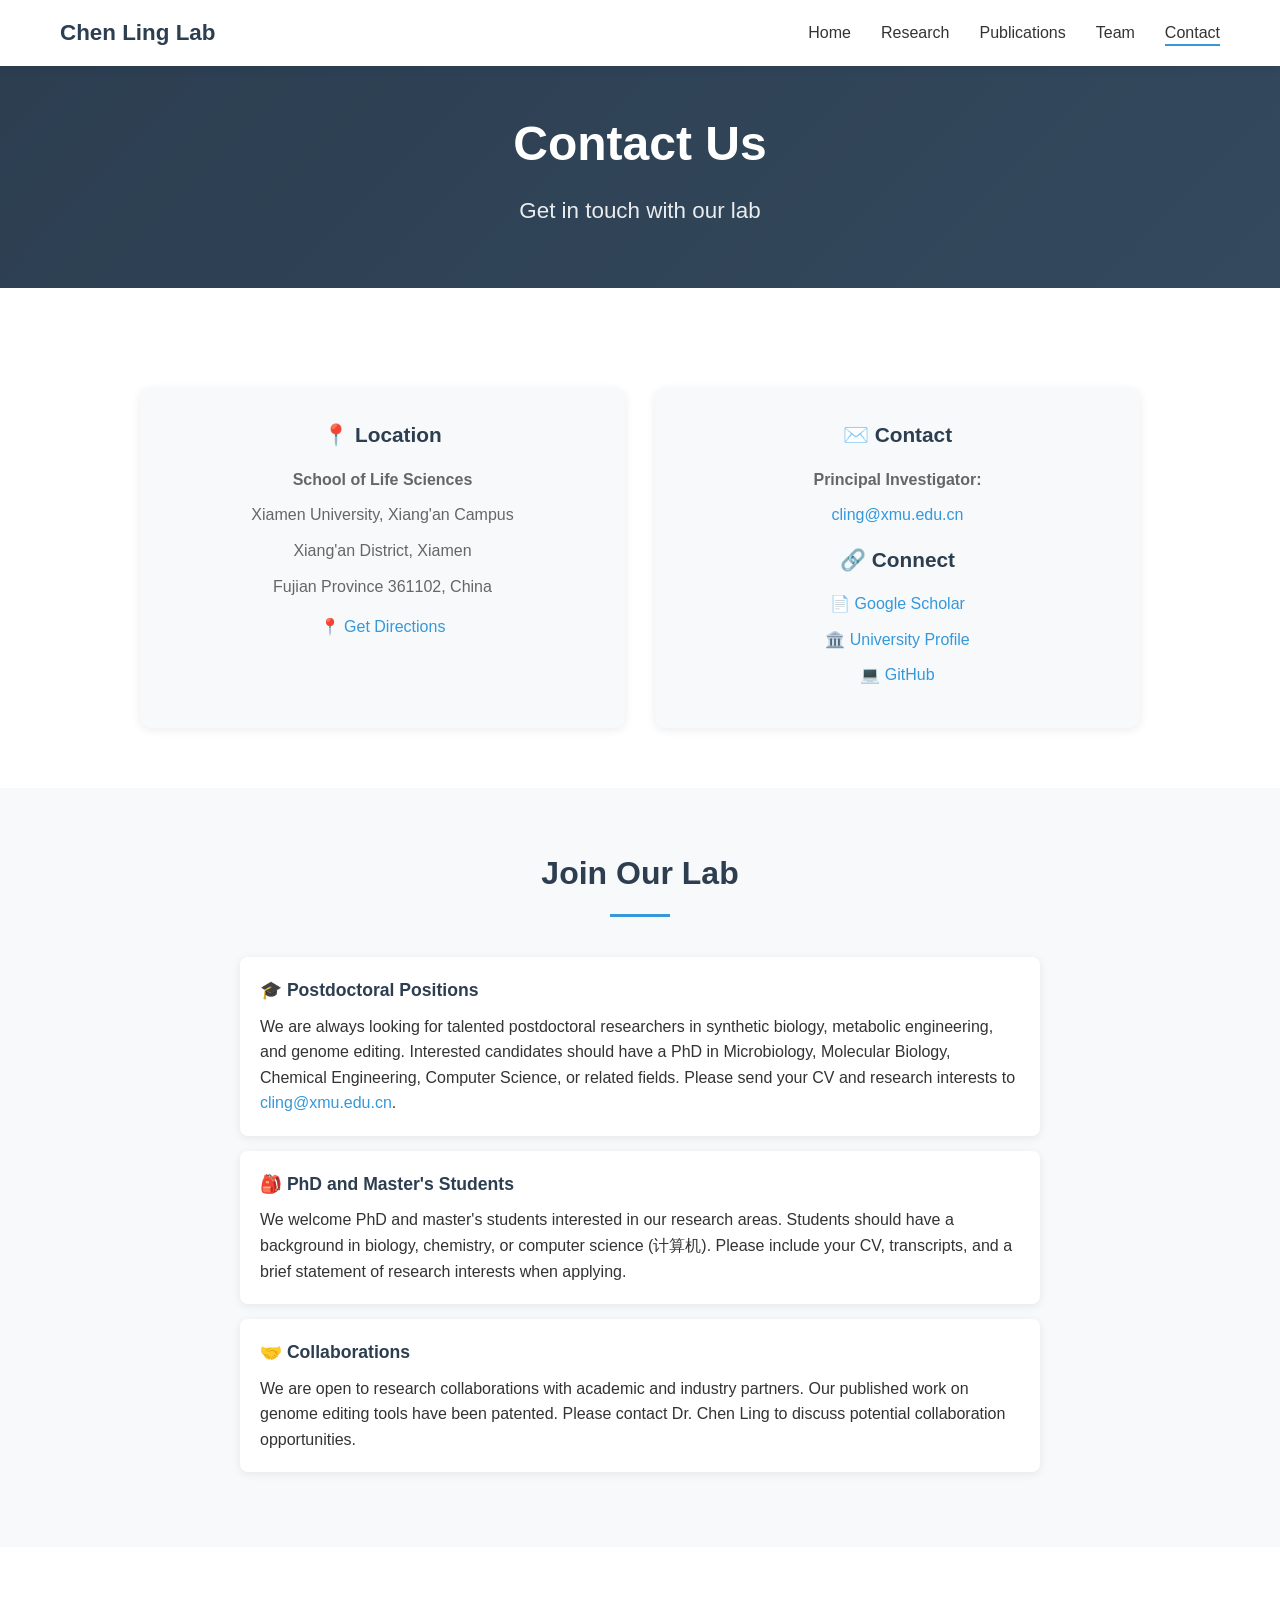
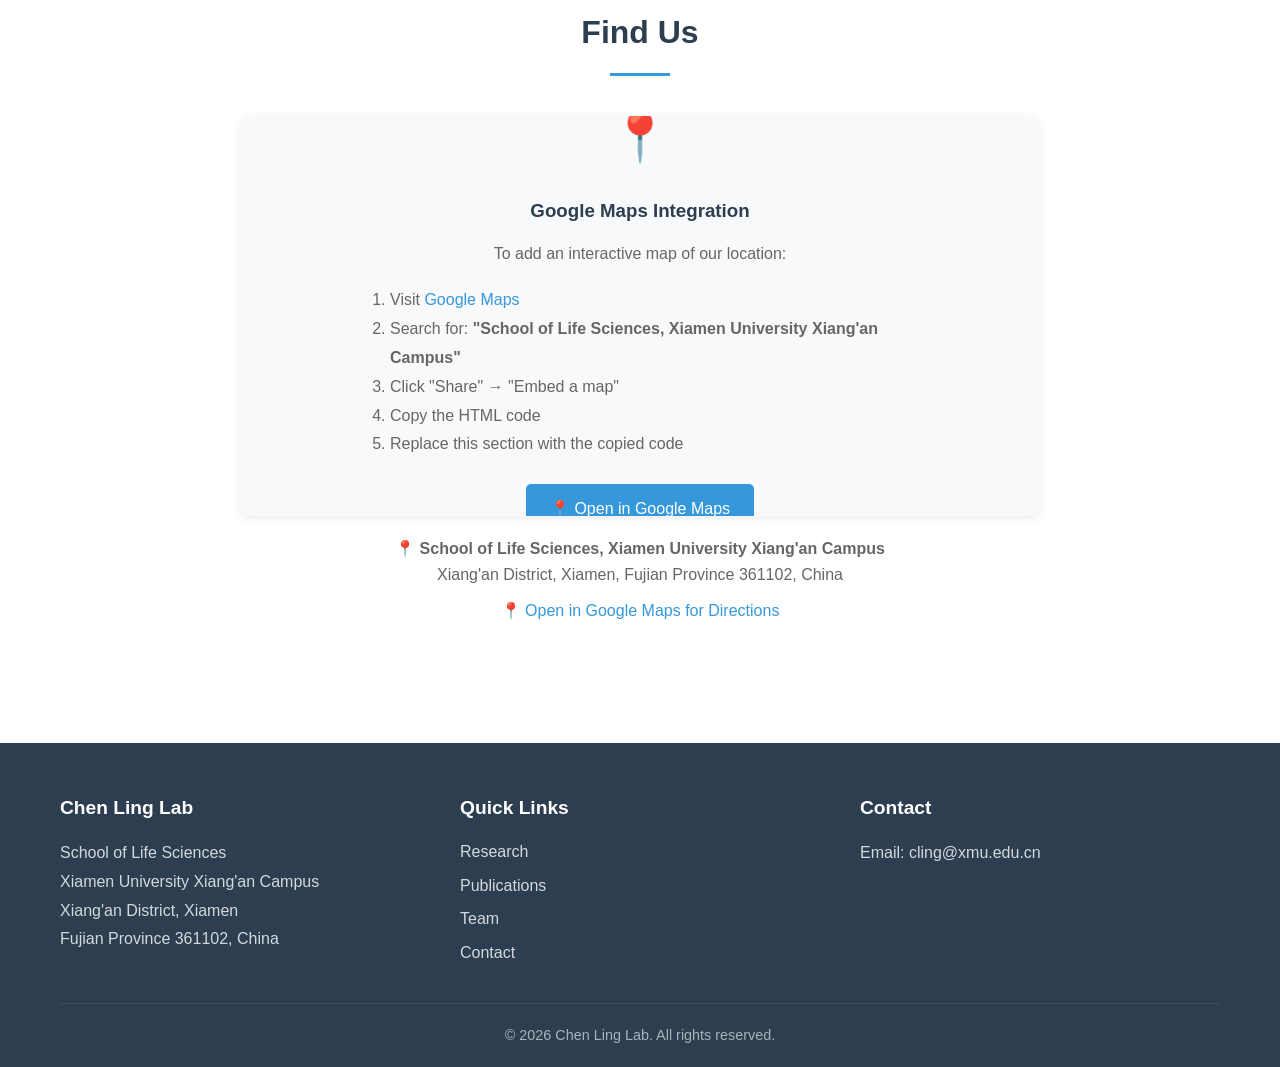
==== contact.html @ f68fa8e8 "Update address to Xiang'an Campus: 1) Update all contact information to Xiang'an Campus address 2) U" ====
<!DOCTYPE html>
<html lang="en">
<head>
    <meta charset="UTF-8">
    <meta name="viewport" content="width=device-width, initial-scale=1.0">
    <title>Contact - Chen Ling Lab | Xiamen University</title>
    <meta name="description" content="Contact Chen Ling Lab at Xiamen University">
    <link rel="stylesheet" href="css/style.css">
    <link rel="preconnect" href="https://fonts.googleapis.com">
    <link rel="preconnect" href="https://fonts.gstatic.com" crossorigin>
    <link href="https://fonts.googleapis.com/css2?family=Inter:wght@300;400;500;600;700&display=swap" rel="stylesheet">
</head>
<body>
    <!-- Navigation -->
    <nav class="navbar">
        <div class="container">
            <div class="nav-brand">
                <a href="index.html">Chen Ling Lab</a>
            </div>
            <ul class="nav-menu">
                <li><a href="index.html">Home</a></li>
                <li><a href="research.html">Research</a></li>
                <li><a href="publications.html">Publications</a></li>
                <li><a href="team.html">Team</a></li>
                <li><a href="contact.html" class="active">Contact</a></li>
            </ul>
        </div>
    </nav>

    <!-- Hero -->
    <section class="hero" style="padding: 40px 0;">
        <div class="container">
            <h1>Contact Us</h1>
            <p class="hero-subtitle">Get in touch with our lab</p>
        </div>
    </section>

    <!-- Contact Information -->
    <section class="section">
        <div class="container">
            <div class="contact-grid">
                <div class="contact-card">
                    <h3>📍 Location</h3>
                    <p><strong>School of Life Sciences</strong></p>
                    <p>Xiamen University, Xiang'an Campus</p>
                    <p>Xiang'an District, Xiamen</p>
                    <p>Fujian Province 361102, China</p>
                    <p style="margin-top: 15px;">
                        <a href="https://maps.google.com/?q=School+of+Life+Sciences+Xiamen+University+Xiang'an+Campus" target="_blank">
                            📍 Get Directions
                        </a>
                    </p>
                </div>
                <div class="contact-card">
                    <h3>✉️ Contact</h3>
                    <p><strong>Principal Investigator:</strong></p>
                    <p><a href="mailto:cling@xmu.edu.cn">cling@xmu.edu.cn</a></p>
                    <p style="margin-top: 15px;
                
                </div>
                <div class="contact-card">
                    <h3>🔗 Connect</h3>
                    <p><a href="https://scholar.google.com/citations?user=_sg0ZJgAAAAJ&hl=en" target="_blank">📄 Google Scholar</a></p>
                    <p><a href="https://life.xmu.edu.cn/info/1039/11561.htm" target="_blank">🏛️ University Profile</a></p>
                    <p><a href="https://github.com/clingxmu" target="_blank">💻 GitHub</a></p>
                    
                </div>
            </div>
        </div>
    </section>

    <!-- Join Us -->
    <section class="section section-light">
        <div class="container">
            <h2>Join Our Lab</h2>
            <div style="max-width: 800px; margin: 30px auto 0;">
                <div class="pub-item">
                    <h3>🎓 Postdoctoral Positions</h3>
                    <p style="margin-top: 10px;">
                        We are always looking for talented postdoctoral researchers in synthetic biology, metabolic engineering, 
                        and genome editing. Interested candidates should have a PhD in Microbiology, Molecular Biology, 
                        Chemical Engineering, Computer Science, or related fields. Please send your CV and research interests to 
                        <a href="mailto:cling@xmu.edu.cn">cling@xmu.edu.cn</a>.
                    </p>
                </div>
                <div class="pub-item">
                    <h3>🎒 PhD and Master's Students</h3>
                    <p style="margin-top: 10px;">
                        We welcome PhD and master's students interested in our research areas. Students should have a background 
                        in biology, chemistry, or computer science (计算机). Please include your CV, transcripts, and a brief statement of 
                        research interests when applying.
                    </p>
                </div>
                <div class="pub-item">
                    <h3>🤝 Collaborations</h3>
                    <p style="margin-top: 10px;">
                        We are open to research collaborations with academic and industry partners. Our published work on genome editing tools have been patented. Please contact Dr. Chen Ling 
                        to discuss potential collaboration opportunities.
                    </p>
                </div>
            </div>
        </div>
    </section>

    <!-- Map Section -->
    <section class="section">
        <div class="container">
            <h2>Find Us</h2>
            <div style="max-width: 800px; margin: 30px auto 0;">
                <!-- Google Maps Integration Instructions -->
                <div class="map-container" style="background: var(--bg-light); display: flex; align-items: center; justify-content: center;">
                    <div style="text-align: center; padding: 40px;">
                        <div style="font-size: 3rem; margin-bottom: 20px;">📍</div>
                        <h3 style="color: var(--primary-color); margin-bottom: 15px;">Google Maps Integration</h3>
                        <p style="color: var(--text-light); margin-bottom: 20px;">
                            To add an interactive map of our location:
                        </p>
                        <div style="text-align: left; max-width: 500px; margin: 0 auto;">
                            <ol style="color: var(--text-light); line-height: 1.8;">
                                <li>Visit <a href="https://www.google.com/maps" target="_blank">Google Maps</a></li>
                                <li>Search for: <strong>"School of Life Sciences, Xiamen University Xiang'an Campus"</strong></li>
                                <li>Click "Share" → "Embed a map"</li>
                                <li>Copy the HTML code</li>
                                <li>Replace this section with the copied code</li>
                            </ol>
                        </div>
                        <p style="margin-top: 25px;">
                            <a href="https://www.google.com/maps/search/?api=1&query=School+of+Life+Sciences+Xiamen+University+Xiang'an+Campus+361102" 
                               target="_blank" 
                               style="display: inline-block; padding: 12px 24px; background: var(--secondary-color); color: white; text-decoration: none; border-radius: 5px; font-weight: 500;">
                                📍 Open in Google Maps
                            </a>
                        </p>
                    </div>
                </div>
                
                <!-- Alternative: Simple iframe with search query -->
                <!-- 
                <div class="map-container">
                    <iframe 
                        src="https://www.google.com/maps/embed/v1/place?key=YOUR_API_KEY&q=School+of+Life+Sciences+Xiamen+University+Xiang'an+Campus+361102" 
                        width="100%" 
                        height="400" 
                        style="border:0; border-radius: 10px;" 
                        allowfullscreen="" 
                        loading="lazy" 
                        referrerpolicy="no-referrer-when-downgrade">
                    </iframe>
                </div>
                -->
                
                <div style="margin-top: 20px; text-align: center;">
                    <p style="color: var(--text-light);">
                        <strong>📍 School of Life Sciences, Xiamen University Xiang'an Campus</strong><br>
                        Xiang'an District, Xiamen, Fujian Province 361102, China
                    </p>
                    <p style="margin-top: 10px;">
                        <a href="https://maps.google.com/?q=School+of+Life+Sciences+Xiamen+University+Xiang'an+Campus+361102" target="_blank" style="color: var(--secondary-color);">
                            📍 Open in Google Maps for Directions
                        </a>
                    </p>
                </div>
            </div>
        </div>
    </section>

    <!-- Footer -->
    <footer class="footer">
        <div class="container">
            <div class="footer-content">
                <div class="footer-section">
                    <h4>Chen Ling Lab</h4>
                    <p>School of Life Sciences<br>Xiamen University Xiang'an Campus<br>Xiang'an District, Xiamen<br>Fujian Province 361102, China</p>
                </div>
                <div class="footer-section">
                    <h4>Quick Links</h4>
                    <ul>
                        <li><a href="research.html">Research</a></li>
                        <li><a href="publications.html">Publications</a></li>
                        <li><a href="team.html">Team</a></li>
                        <li><a href="contact.html">Contact</a></li>
                    </ul>
                </div>
                <div class="footer-section">
                    <h4>Contact</h4>
                    <p>Email: cling@xmu.edu.cn</p>
                </div>
            </div>
            <div class="footer-bottom">
                <p>&copy; 2026 Chen Ling Lab. All rights reserved.</p>
            </div>
        </div>
    </footer>
</body>
</html>
---- css/style.css ----
/* =====================
   Base Styles
   ===================== */
:root {
    --primary-color: #2c3e50;
    --secondary-color: #3498db;
    --accent-color: #e74c3c;
    --bg-color: #ffffff;
    --bg-light: #f8f9fa;
    --text-color: #333333;
    --text-light: #666666;
    --border-color: #e1e8ed;
    --shadow: 0 2px 10px rgba(0,0,0,0.08);
    --shadow-hover: 0 4px 20px rgba(0,0,0,0.12);
}

* {
    margin: 0;
    padding: 0;
    box-sizing: border-box;
}

body {
    font-family: 'Segoe UI', 'Roboto', 'Helvetica Neue', Arial, sans-serif;
    line-height: 1.6;
    color: var(--text-color);
    background-color: var(--bg-color);
}

.container {
    max-width: 1200px;
    margin: 0 auto;
    padding: 0 20px;
}

a {
    color: var(--secondary-color);
    text-decoration: none;
    transition: color 0.2s ease;
}

a:hover {
    color: var(--primary-color);
}

/* =====================
   Navigation
   ===================== */
.navbar {
    background: white;
    box-shadow: var(--shadow);
    position: sticky;
    top: 0;
    z-index: 1000;
}

.navbar .container {
    display: flex;
    justify-content: space-between;
    align-items: center;
    padding: 15px 20px;
}

.nav-brand {
    font-size: 1.4rem;
    font-weight: 600;
    color: var(--primary-color);
}

.nav-brand a {
    color: var(--primary-color);
}

.nav-menu {
    display: flex;
    list-style: none;
    gap: 30px;
}

.nav-menu a {
    color: var(--text-color);
    font-weight: 500;
    padding: 5px 0;
    position: relative;
}

.nav-menu a::after {
    content: '';
    position: absolute;
    bottom: 0;
    left: 0;
    width: 0;
    height: 2px;
    background: var(--secondary-color);
    transition: width 0.3s ease;
}

.nav-menu a:hover::after,
.nav-menu a.active::after {
    width: 100%;
}

/* =====================
   Hero Section
   ===================== */
.hero {
    background: linear-gradient(135deg, var(--primary-color) 0%, #34495e 100%);
    color: white;
    padding: 80px 0;
    text-align: center;
}

.hero h1 {
    font-size: 3rem;
    margin-bottom: 10px;
    font-weight: 700;
}

.hero-subtitle {
    font-size: 1.4rem;
    opacity: 0.9;
    margin-bottom: 20px;
}

.hero-description {
    max-width: 700px;
    margin: 0 auto 30px;
    font-size: 1.1rem;
    opacity: 0.85;
    line-height: 1.8;
}

.hero-buttons {
    display: flex;
    gap: 15px;
    justify-content: center;
}

.btn {
    padding: 12px 30px;
    border-radius: 5px;
    font-weight: 500;
    transition: all 0.3s ease;
    display: inline-block;
}

.btn-primary {
    background: var(--secondary-color);
    color: white;
}

.btn-primary:hover {
    background: #2980b9;
    color: white;
}

.btn-secondary {
    background: transparent;
    border: 2px solid white;
    color: white;
}

.btn-secondary:hover {
    background: white;
    color: var(--primary-color);
}

/* =====================
   Sections
   ===================== */
.section {
    padding: 60px 0;
}

.section h2 {
    font-size: 2rem;
    color: var(--primary-color);
    margin-bottom: 40px;
    text-align: center;
    position: relative;
}

.section h2::after {
    content: '';
    display: block;
    width: 60px;
    height: 3px;
    background: var(--secondary-color);
    margin: 15px auto 0;
}

.section-light {
    background: var(--bg-light);
}

/* =====================
   Research Cards
   ===================== */
.research-grid {
    display: grid;
    grid-template-columns: repeat(auto-fit, minmax(300px, 1fr));
    gap: 30px;
    margin-top: 30px;
}

.research-card {
    background: white;
    padding: 30px;
    border-radius: 10px;
    box-shadow: var(--shadow);
    transition: transform 0.3s ease, box-shadow 0.3s ease;
}

.research-card:hover {
    transform: translateY(-5px);
    box-shadow: var(--shadow-hover);
}

.research-card h3 {
    color: var(--primary-color);
    margin-bottom: 15px;
    font-size: 1.3rem;
}

.research-card p {
    color: var(--text-light);
    line-height: 1.7;
}

/* =====================
   PI Section
   ===================== */
.pi-section {
    display: flex;
    gap: 40px;
    align-items: flex-start;
    max-width: 900px;
    margin: 0 auto;
}

.pi-avatar {
    width: 180px;
    height: 180px;
    border-radius: 50%;
    object-fit: cover;
    border: 4px solid white;
    box-shadow: var(--shadow);
    flex-shrink: 0;
}

.pi-info {
    flex: 1;
}

.pi-info h3 {
    font-size: 1.8rem;
    color: var(--primary-color);
    margin-bottom: 5px;
}

.pi-title {
    font-size: 1.1rem;
    color: var(--secondary-color);
    font-weight: 500;
    margin-bottom: 5px;
}

.pi-affiliation {
    color: var(--text-light);
    margin-bottom: 15px;
}

.pi-bio {
    line-height: 1.8;
    margin-bottom: 20px;
    color: var(--text-color);
}

.pi-links {
    display: flex;
    gap: 20px;
    flex-wrap: wrap;
}

.pi-links a {
    display: inline-flex;
    align-items: center;
    gap: 5px;
    padding: 8px 15px;
    background: var(--bg-light);
    border-radius: 5px;
    font-weight: 500;
    transition: all 0.2s ease;
}

.pi-links a:hover {
    background: var(--secondary-color);
    color: white;
}

/* =====================
   Team Section
   ===================== */
.team-grid {
    display: grid;
    grid-template-columns: repeat(auto-fill, minmax(250px, 1fr));
    gap: 30px;
}

.team-card {
    background: white;
    border-radius: 10px;
    overflow: hidden;
    box-shadow: var(--shadow);
    transition: transform 0.3s ease, box-shadow 0.3s ease;
    text-align: center;
    padding-bottom: 20px;
}

.team-card:hover {
    transform: translateY(-5px);
    box-shadow: var(--shadow-hover);
}

.team-photo {
    width: 100%;
    height: 250px;
    object-fit: cover;
    background: var(--bg-light);
}

.team-card h3 {
    font-size: 1.2rem;
    color: var(--primary-color);
    margin: 15px 0 5px;
    padding: 0 15px;
}

.team-role {
    color: var(--secondary-color);
    font-weight: 500;
    margin-bottom: 10px;
    padding: 0 15px;
}

.team-card p {
    color: var(--text-light);
    font-size: 0.9rem;
    padding: 0 15px;
    line-height: 1.5;
}

.team-card .team-links {
    margin-top: 15px;
    padding: 0 15px;
}

.team-card .team-links a {
    font-size: 0.85rem;
    margin: 0 8px;
}

/* =====================
   Publications
   ===================== */
.pub-list {
    max-width: 900px;
    margin: 0 auto;
}

.pub-year {
    font-size: 1.5rem;
    color: var(--primary-color);
    margin: 40px 0 20px;
    padding-bottom: 10px;
    border-bottom: 2px solid var(--border-color);
}

.pub-year:first-child {
    margin-top: 0;
}

.pub-item {
    background: white;
    padding: 20px;
    border-radius: 8px;
    margin-bottom: 15px;
    box-shadow: var(--shadow);
    transition: transform 0.2s ease;
}

.pub-item:hover {
    transform: translateX(5px);
}

.pub-item h3 {
    font-size: 1.1rem;
    color: var(--primary-color);
    margin-bottom: 8px;
    line-height: 1.5;
}

.pub-authors {
    color: var(--text-color);
    margin-bottom: 5px;
}

.pub-journal {
    color: var(--text-light);
    font-style: italic;
    margin-bottom: 10px;
}

.pub-links {
    display: flex;
    gap: 15px;
}

.pub-links a {
    font-size: 0.9rem;
    font-weight: 500;
}

/* =====================
   News
   ===================== */
.news-list {
    max-width: 800px;
    margin: 0 auto;
}

.news-item {
    display: flex;
    gap: 20px;
    padding: 20px 0;
    border-bottom: 1px solid var(--border-color);
}

.news-item:last-child {
    border-bottom: none;
}

.news-date {
    color: var(--secondary-color);
    font-weight: 600;
    min-width: 80px;
}

.news-item p {
    flex: 1;
    color: var(--text-color);
}

/* =====================
   Contact
   ===================== */
.contact-grid {
    display: grid;
    grid-template-columns: repeat(auto-fit, minmax(300px, 1fr));
    gap: 40px;
    max-width: 1000px;
    margin: 0 auto;
}

.contact-card {
    background: white;
    padding: 30px;
    border-radius: 10px;
    box-shadow: var(--shadow);
    text-align: center;
}

.contact-card h3 {
    color: var(--primary-color);
    margin-bottom: 15px;
    font-size: 1.3rem;
}

.contact-card p {
    color: var(--text-light);
    margin-bottom: 10px;
}

.contact-card a {
    font-weight: 500;
}

/* =====================
   Footer
   ===================== */
.footer {
    background: var(--primary-color);
    color: white;
    padding: 50px 0 20px;
    margin-top: 60px;
}

.footer-content {
    display: grid;
    grid-template-columns: repeat(auto-fit, minmax(200px, 1fr));
    gap: 40px;
    margin-bottom: 30px;
}

.footer-section h4 {
    font-size: 1.2rem;
    margin-bottom: 15px;
}

.footer-section p {
    opacity: 0.8;
    line-height: 1.8;
}

.footer-section ul {
    list-style: none;
}

.footer-section ul li {
    margin-bottom: 8px;
}

.footer-section ul a {
    color: white;
    opacity: 0.8;
    transition: opacity 0.2s ease;
}

.footer-section ul a:hover {
    opacity: 1;
}

.footer-bottom {
    text-align: center;
    padding-top: 20px;
    border-top: 1px solid rgba(255,255,255,0.1);
    opacity: 0.6;
    font-size: 0.9rem;
}

/* =====================
   Responsive
   ===================== */
@media (max-width: 768px) {
    .hero h1 {
        font-size: 2rem;
    }
    
    .hero-subtitle {
        font-size: 1.1rem;
    }
    
    .nav-menu {
        gap: 15px;
    }
    
    .pi-section {
        flex-direction: column;
        text-align: center;
    }
    
    .pi-avatar {
        margin: 0 auto;
    }
    
    .pi-links {
        justify-content: center;
    }
    
    .team-grid {
        grid-template-columns: repeat(auto-fill, minmax(200px, 1fr));
    }
}

@media (max-width: 480px) {
    .navbar .container {
        flex-direction: column;
        gap: 15px;
    }
    
    .nav-menu {
        flex-wrap: wrap;
        justify-content: center;
    }
    
    .hero {
        padding: 50px 0;
    }
    
    .section {
        padding: 40px 0;
    }
}

/* =====================
   Map Styles
   ===================== */
.map-container {
    position: relative;
    width: 100%;
    height: 400px;
    border-radius: 10px;
    overflow: hidden;
    box-shadow: var(--shadow);
    margin-bottom: 20px;
}

.map-container iframe {
    width: 100%;
    height: 100%;
    border: none;
}

/* Contact Grid */
.contact-grid {
    display: grid;
    grid-template-columns: repeat(auto-fit, minmax(250px, 1fr));
    gap: 30px;
    margin-top: 40px;
}

.contact-card {
    background: var(--bg-light);
    padding: 30px;
    border-radius: 10px;
    box-shadow: var(--shadow);
    transition: transform 0.3s ease, box-shadow 0.3s ease;
}

.contact-card:hover {
    transform: translateY(-5px);
    box-shadow: var(--shadow-hover);
}

.contact-card h3 {
    color: var(--primary-color);
    margin-bottom: 15px;
    font-size: 1.3rem;
}

.contact-card p {
    margin-bottom: 10px;
    line-height: 1.6;
}

.contact-card a {
    color: var(--secondary-color);
    text-decoration: none;
}

.contact-card a:hover {
    text-decoration: underline;
}
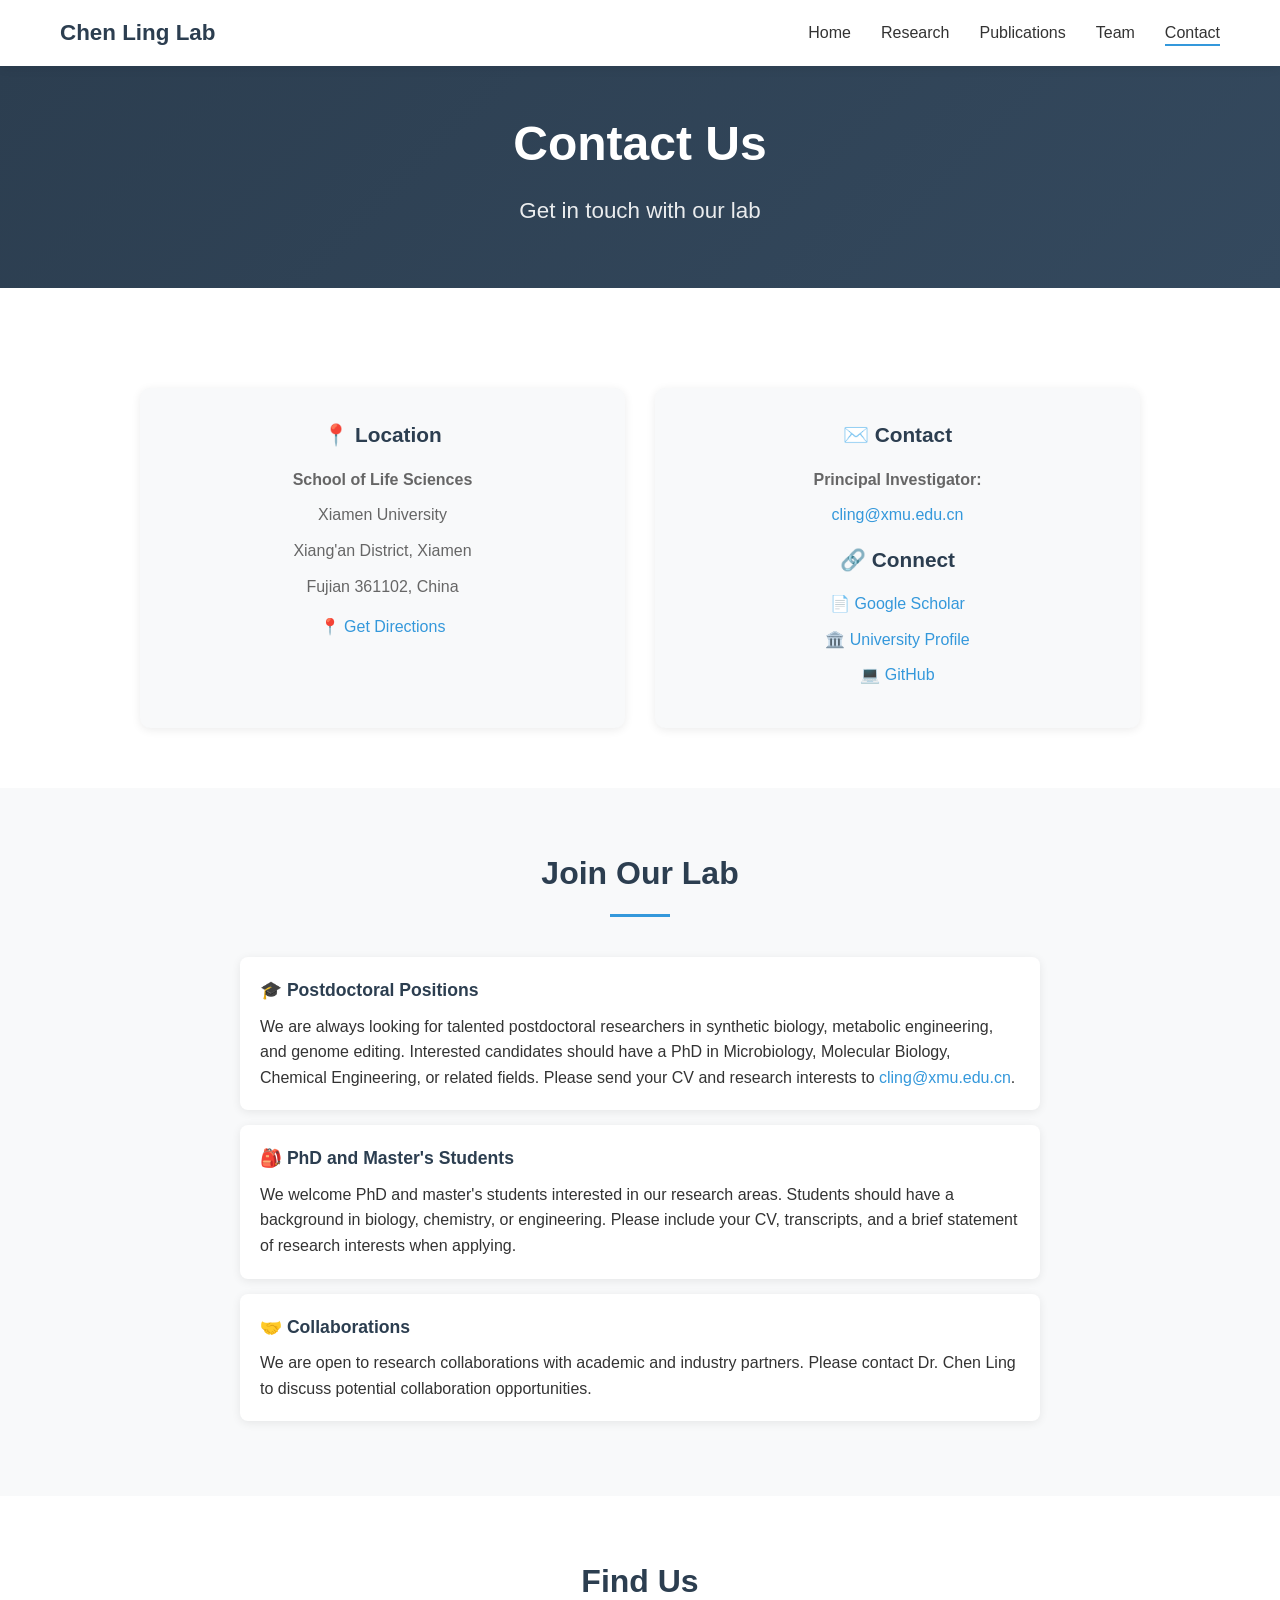
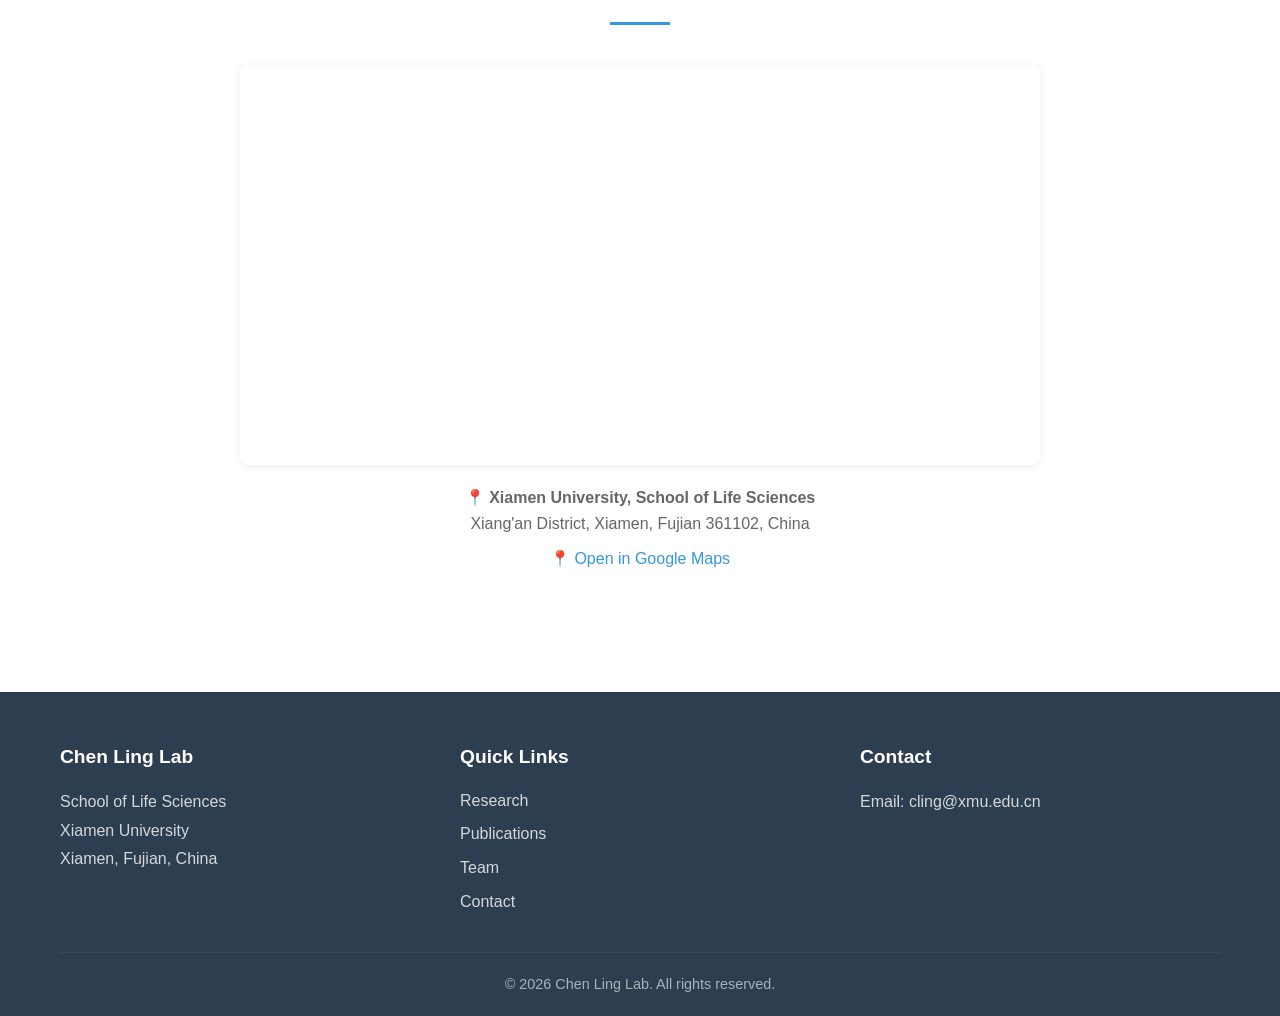
==== commit 364eef21: "Update contact.html" ====
--- a/contact.html
+++ b/contact.html
@@ -42,11 +42,11 @@
                 <div class="contact-card">
                     <h3>📍 Location</h3>
                     <p><strong>School of Life Sciences</strong></p>
-                    <p>Xiamen University, Xiang'an Campus</p>
+                    <p>Xiamen University</p>
                     <p>Xiang'an District, Xiamen</p>
-                    <p>Fujian Province 361102, China</p>
+                    <p>Fujian 361102, China</p>
                     <p style="margin-top: 15px;">
-                        <a href="https://maps.google.com/?q=School+of+Life+Sciences+Xiamen+University+Xiang'an+Campus" target="_blank">
+                        <a href="https://maps.google.com/?q=Xiamen+University+School+of+Life+Sciences" target="_blank">
                             📍 Get Directions
                         </a>
                     </p>
@@ -79,7 +79,7 @@
                     <p style="margin-top: 10px;">
                         We are always looking for talented postdoctoral researchers in synthetic biology, metabolic engineering, 
                         and genome editing. Interested candidates should have a PhD in Microbiology, Molecular Biology, 
-                        Chemical Engineering, Computer Science, or related fields. Please send your CV and research interests to 
+                        Chemical Engineering, or related fields. Please send your CV and research interests to 
                         <a href="mailto:cling@xmu.edu.cn">cling@xmu.edu.cn</a>.
                     </p>
                 </div>
@@ -87,14 +87,14 @@
                     <h3>🎒 PhD and Master's Students</h3>
                     <p style="margin-top: 10px;">
                         We welcome PhD and master's students interested in our research areas. Students should have a background 
-                        in biology, chemistry, or computer science (计算机). Please include your CV, transcripts, and a brief statement of 
+                        in biology, chemistry, or engineering. Please include your CV, transcripts, and a brief statement of 
                         research interests when applying.
                     </p>
                 </div>
                 <div class="pub-item">
                     <h3>🤝 Collaborations</h3>
                     <p style="margin-top: 10px;">
-                        We are open to research collaborations with academic and industry partners. Our published work on genome editing tools have been patented. Please contact Dr. Chen Ling 
+                        We are open to research collaborations with academic and industry partners. Please contact Dr. Chen Ling 
                         to discuss potential collaboration opportunities.
                     </p>
                 </div>
@@ -107,38 +107,10 @@
         <div class="container">
             <h2>Find Us</h2>
             <div style="max-width: 800px; margin: 30px auto 0;">
-                <!-- Google Maps Integration Instructions -->
-                <div class="map-container" style="background: var(--bg-light); display: flex; align-items: center; justify-content: center;">
-                    <div style="text-align: center; padding: 40px;">
-                        <div style="font-size: 3rem; margin-bottom: 20px;">📍</div>
-                        <h3 style="color: var(--primary-color); margin-bottom: 15px;">Google Maps Integration</h3>
-                        <p style="color: var(--text-light); margin-bottom: 20px;">
-                            To add an interactive map of our location:
-                        </p>
-                        <div style="text-align: left; max-width: 500px; margin: 0 auto;">
-                            <ol style="color: var(--text-light); line-height: 1.8;">
-                                <li>Visit <a href="https://www.google.com/maps" target="_blank">Google Maps</a></li>
-                                <li>Search for: <strong>"School of Life Sciences, Xiamen University Xiang'an Campus"</strong></li>
-                                <li>Click "Share" → "Embed a map"</li>
-                                <li>Copy the HTML code</li>
-                                <li>Replace this section with the copied code</li>
-                            </ol>
-                        </div>
-                        <p style="margin-top: 25px;">
-                            <a href="https://www.google.com/maps/search/?api=1&query=School+of+Life+Sciences+Xiamen+University+Xiang'an+Campus+361102" 
-                               target="_blank" 
-                               style="display: inline-block; padding: 12px 24px; background: var(--secondary-color); color: white; text-decoration: none; border-radius: 5px; font-weight: 500;">
-                                📍 Open in Google Maps
-                            </a>
-                        </p>
-                    </div>
-                </div>
-                
-                <!-- Alternative: Simple iframe with search query -->
-                <!-- 
+                <!-- Google Maps Embed -->
                 <div class="map-container">
                     <iframe 
-                        src="https://www.google.com/maps/embed/v1/place?key=YOUR_API_KEY&q=School+of+Life+Sciences+Xiamen+University+Xiang'an+Campus+361102" 
+                        src="https://www.google.com/maps/embed?pb=!1m18!1m12!1m3!1d3681.238636302592!2d118.090377315443!3d24.435770984352!2m3!1f0!2f0!3f0!3m2!1i1024!2i768!4f13.1!3m3!1m2!1s0x3414a3e3c3e2e2e3%3A0x7b8b8b8b8b8b8b8b!2sXiamen%20University%20School%20of%20Life%20Sciences!5e0!3m2!1sen!2scn!4v1640000000000!5m2!1sen!2scn" 
                         width="100%" 
                         height="400" 
                         style="border:0; border-radius: 10px;" 
@@ -147,16 +119,37 @@
                         referrerpolicy="no-referrer-when-downgrade">
                     </iframe>
                 </div>
+                
+                <!-- Alternative: Interactive Map with JavaScript API -->
+                <!-- 
+                <div id="map" style="width:100%; height:400px; border-radius:10px;"></div>
+                <script>
+                    function initMap() {
+                        const location = { lat: 24.4358, lng: 118.0925 }; // Xiamen University coordinates
+                        const map = new google.maps.Map(document.getElementById("map"), {
+                            zoom: 15,
+                            center: location,
+                            mapTypeControl: true,
+                            streetViewControl: true
+                        });
+                        const marker = new google.maps.Marker({
+                            position: location,
+                            map: map,
+                            title: "Chen Ling Lab, Xiamen University"
+                        });
+                    }
+                </script>
+                <script src="https://maps.googleapis.com/maps/api/js?key=YOUR_API_KEY&callback=initMap" async defer></script>
                 -->
                 
                 <div style="margin-top: 20px; text-align: center;">
                     <p style="color: var(--text-light);">
-                        <strong>📍 School of Life Sciences, Xiamen University Xiang'an Campus</strong><br>
-                        Xiang'an District, Xiamen, Fujian Province 361102, China
+                        <strong>📍 Xiamen University, School of Life Sciences</strong><br>
+                        Xiang'an District, Xiamen, Fujian 361102, China
                     </p>
                     <p style="margin-top: 10px;">
-                        <a href="https://maps.google.com/?q=School+of+Life+Sciences+Xiamen+University+Xiang'an+Campus+361102" target="_blank" style="color: var(--secondary-color);">
-                            📍 Open in Google Maps for Directions
+                        <a href="https://maps.google.com/?q=Xiamen+University+School+of+Life+Sciences" target="_blank" style="color: var(--secondary-color);">
+                            📍 Open in Google Maps
                         </a>
                     </p>
                 </div>
@@ -170,7 +163,7 @@
             <div class="footer-content">
                 <div class="footer-section">
                     <h4>Chen Ling Lab</h4>
-                    <p>School of Life Sciences<br>Xiamen University Xiang'an Campus<br>Xiang'an District, Xiamen<br>Fujian Province 361102, China</p>
+                    <p>School of Life Sciences<br>Xiamen University<br>Xiamen, Fujian, China</p>
                 </div>
                 <div class="footer-section">
                     <h4>Quick Links</h4>
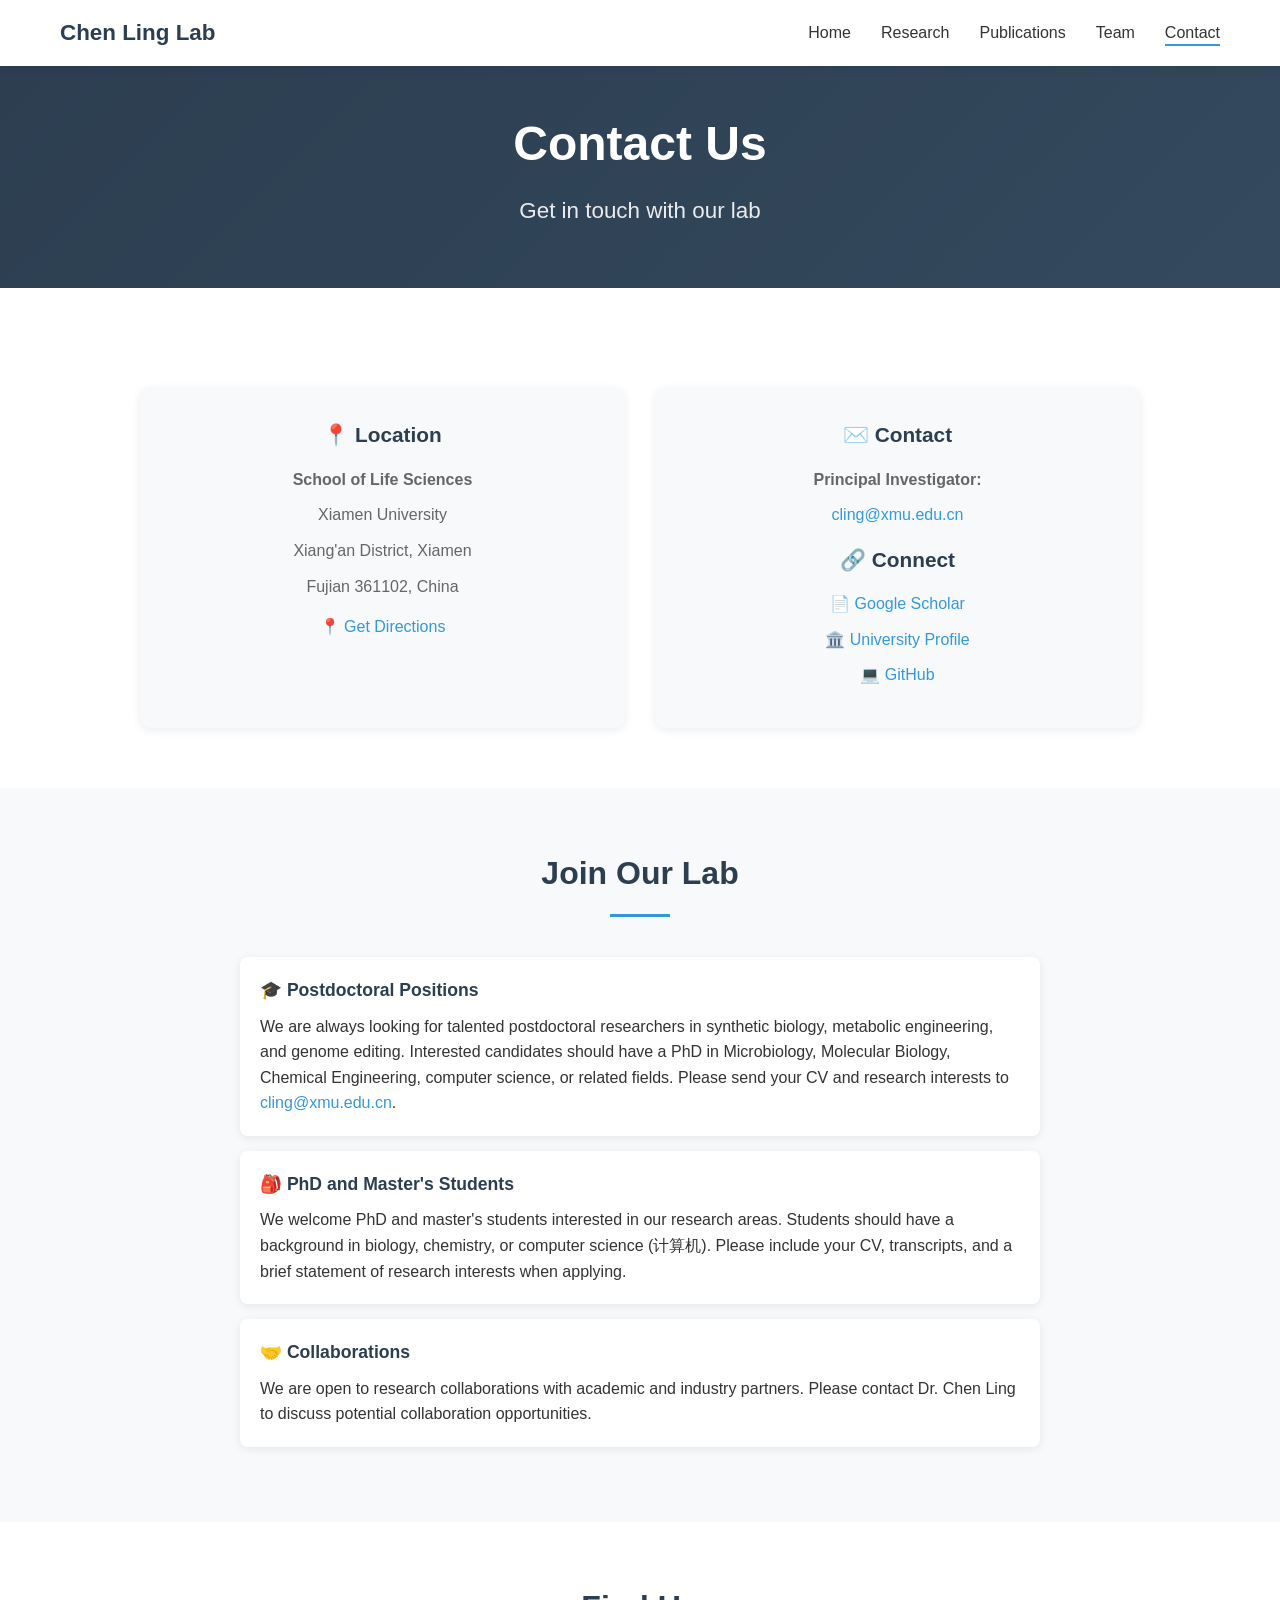
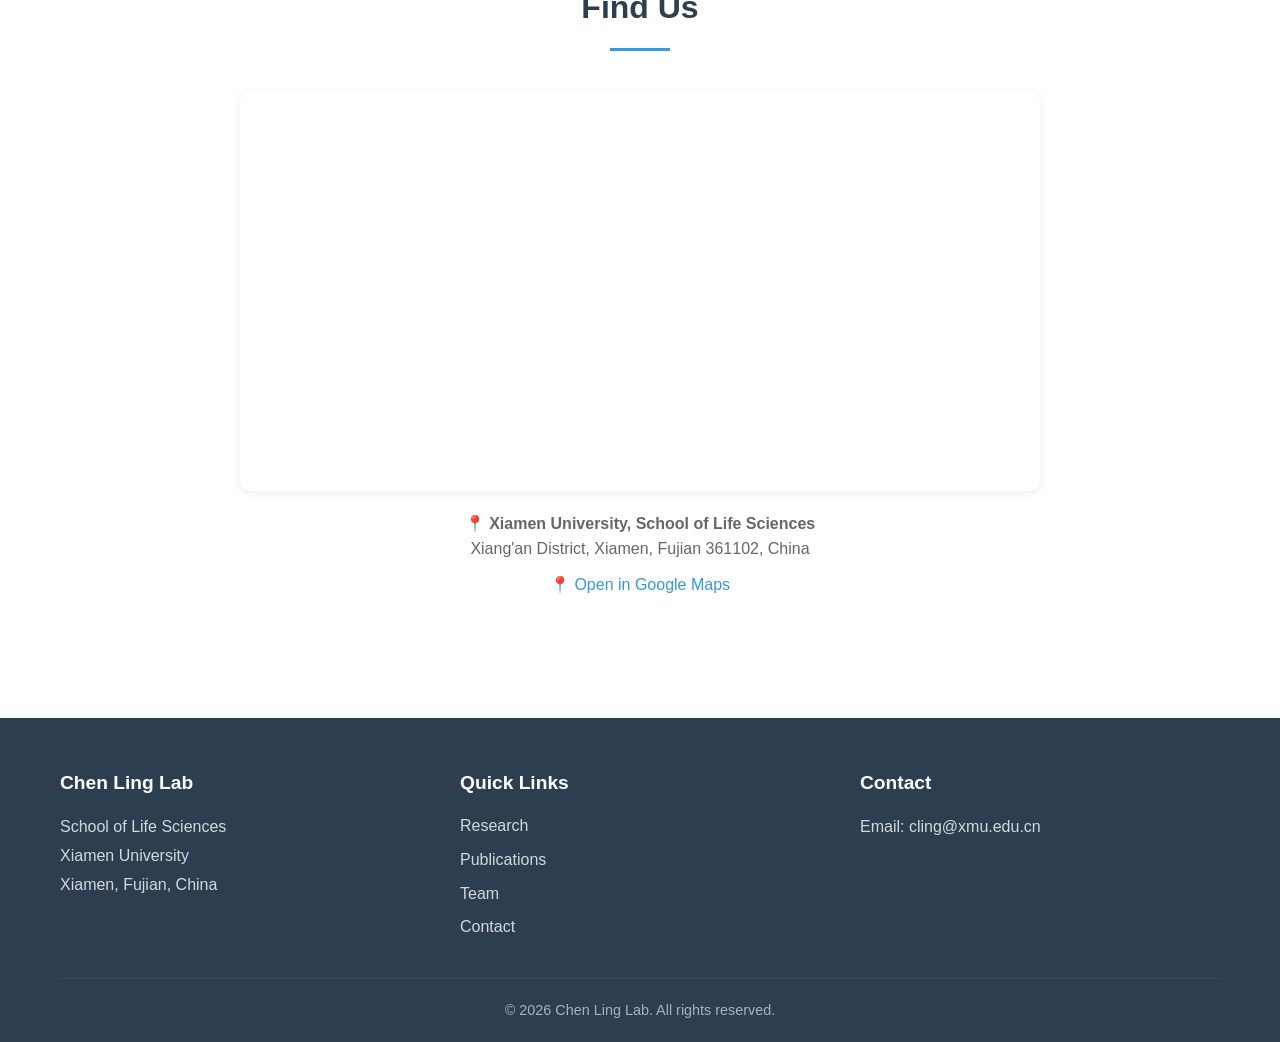
==== commit 3a441c10: "Update contact.html" ====
--- a/contact.html
+++ b/contact.html
@@ -79,7 +79,7 @@
                     <p style="margin-top: 10px;">
                         We are always looking for talented postdoctoral researchers in synthetic biology, metabolic engineering, 
                         and genome editing. Interested candidates should have a PhD in Microbiology, Molecular Biology, 
-                        Chemical Engineering, or related fields. Please send your CV and research interests to 
+                        Chemical Engineering, computer science, or related fields. Please send your CV and research interests to 
                         <a href="mailto:cling@xmu.edu.cn">cling@xmu.edu.cn</a>.
                     </p>
                 </div>
@@ -87,7 +87,7 @@
                     <h3>🎒 PhD and Master's Students</h3>
                     <p style="margin-top: 10px;">
                         We welcome PhD and master's students interested in our research areas. Students should have a background 
-                        in biology, chemistry, or engineering. Please include your CV, transcripts, and a brief statement of 
+                        in biology, chemistry, or computer science (计算机). Please include your CV, transcripts, and a brief statement of 
                         research interests when applying.
                     </p>
                 </div>
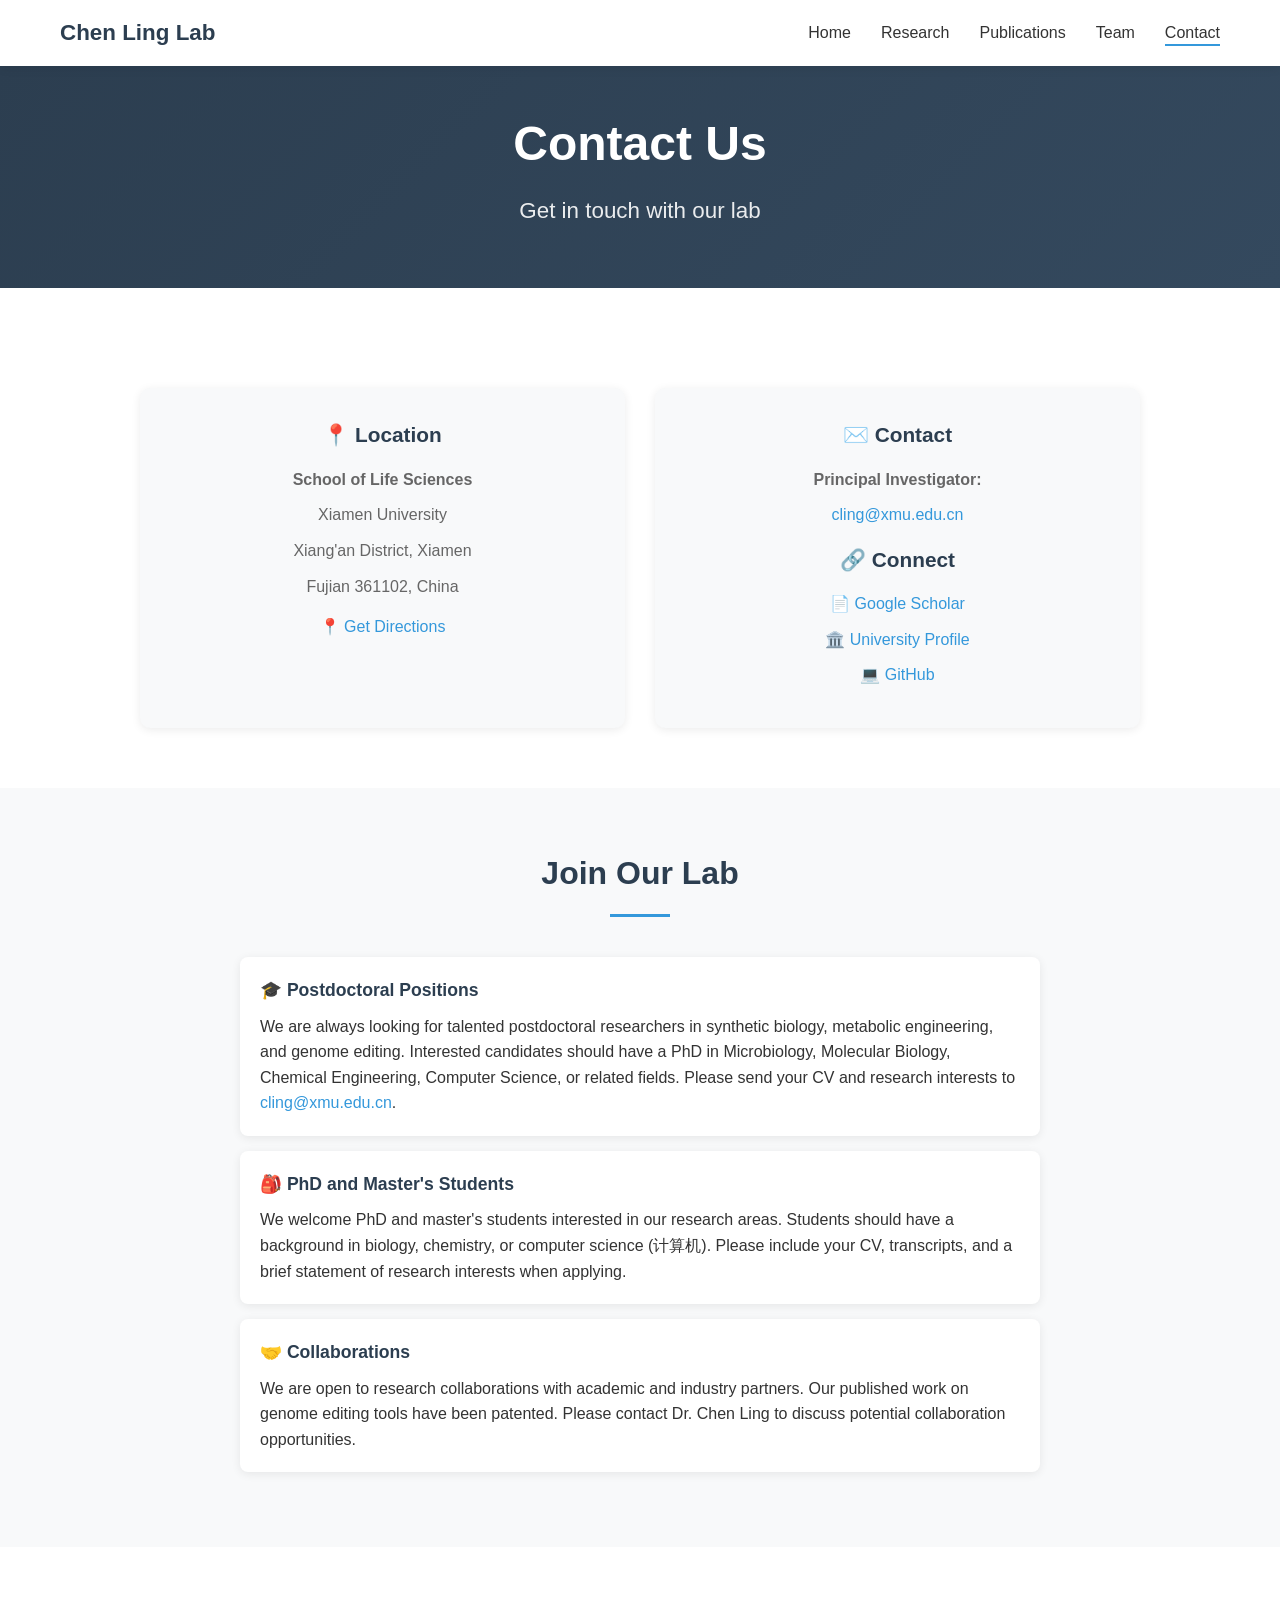
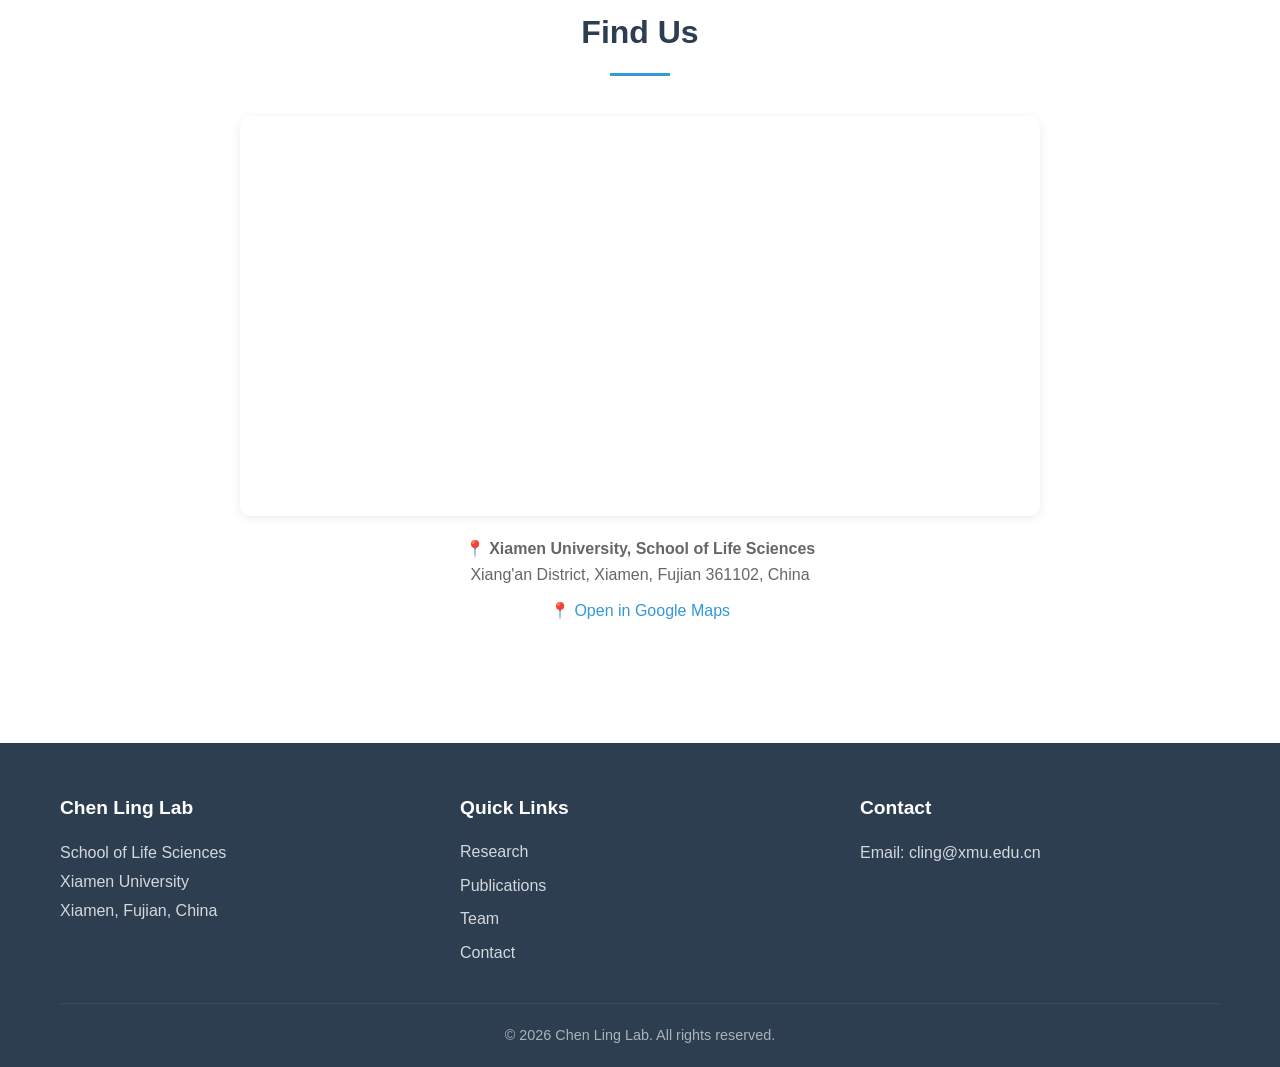
==== commit c59bc3ae: "Update contact.html" ====
--- a/contact.html
+++ b/contact.html
@@ -79,7 +79,7 @@
                     <p style="margin-top: 10px;">
                         We are always looking for talented postdoctoral researchers in synthetic biology, metabolic engineering, 
                         and genome editing. Interested candidates should have a PhD in Microbiology, Molecular Biology, 
-                        Chemical Engineering, computer science, or related fields. Please send your CV and research interests to 
+                        Chemical Engineering, Computer Science, or related fields. Please send your CV and research interests to 
                         <a href="mailto:cling@xmu.edu.cn">cling@xmu.edu.cn</a>.
                     </p>
                 </div>
@@ -94,7 +94,7 @@
                 <div class="pub-item">
                     <h3>🤝 Collaborations</h3>
                     <p style="margin-top: 10px;">
-                        We are open to research collaborations with academic and industry partners. Please contact Dr. Chen Ling 
+                        We are open to research collaborations with academic and industry partners. Our published work on genome editing tools have been patented. Please contact Dr. Chen Ling 
                         to discuss potential collaboration opportunities.
                     </p>
                 </div>
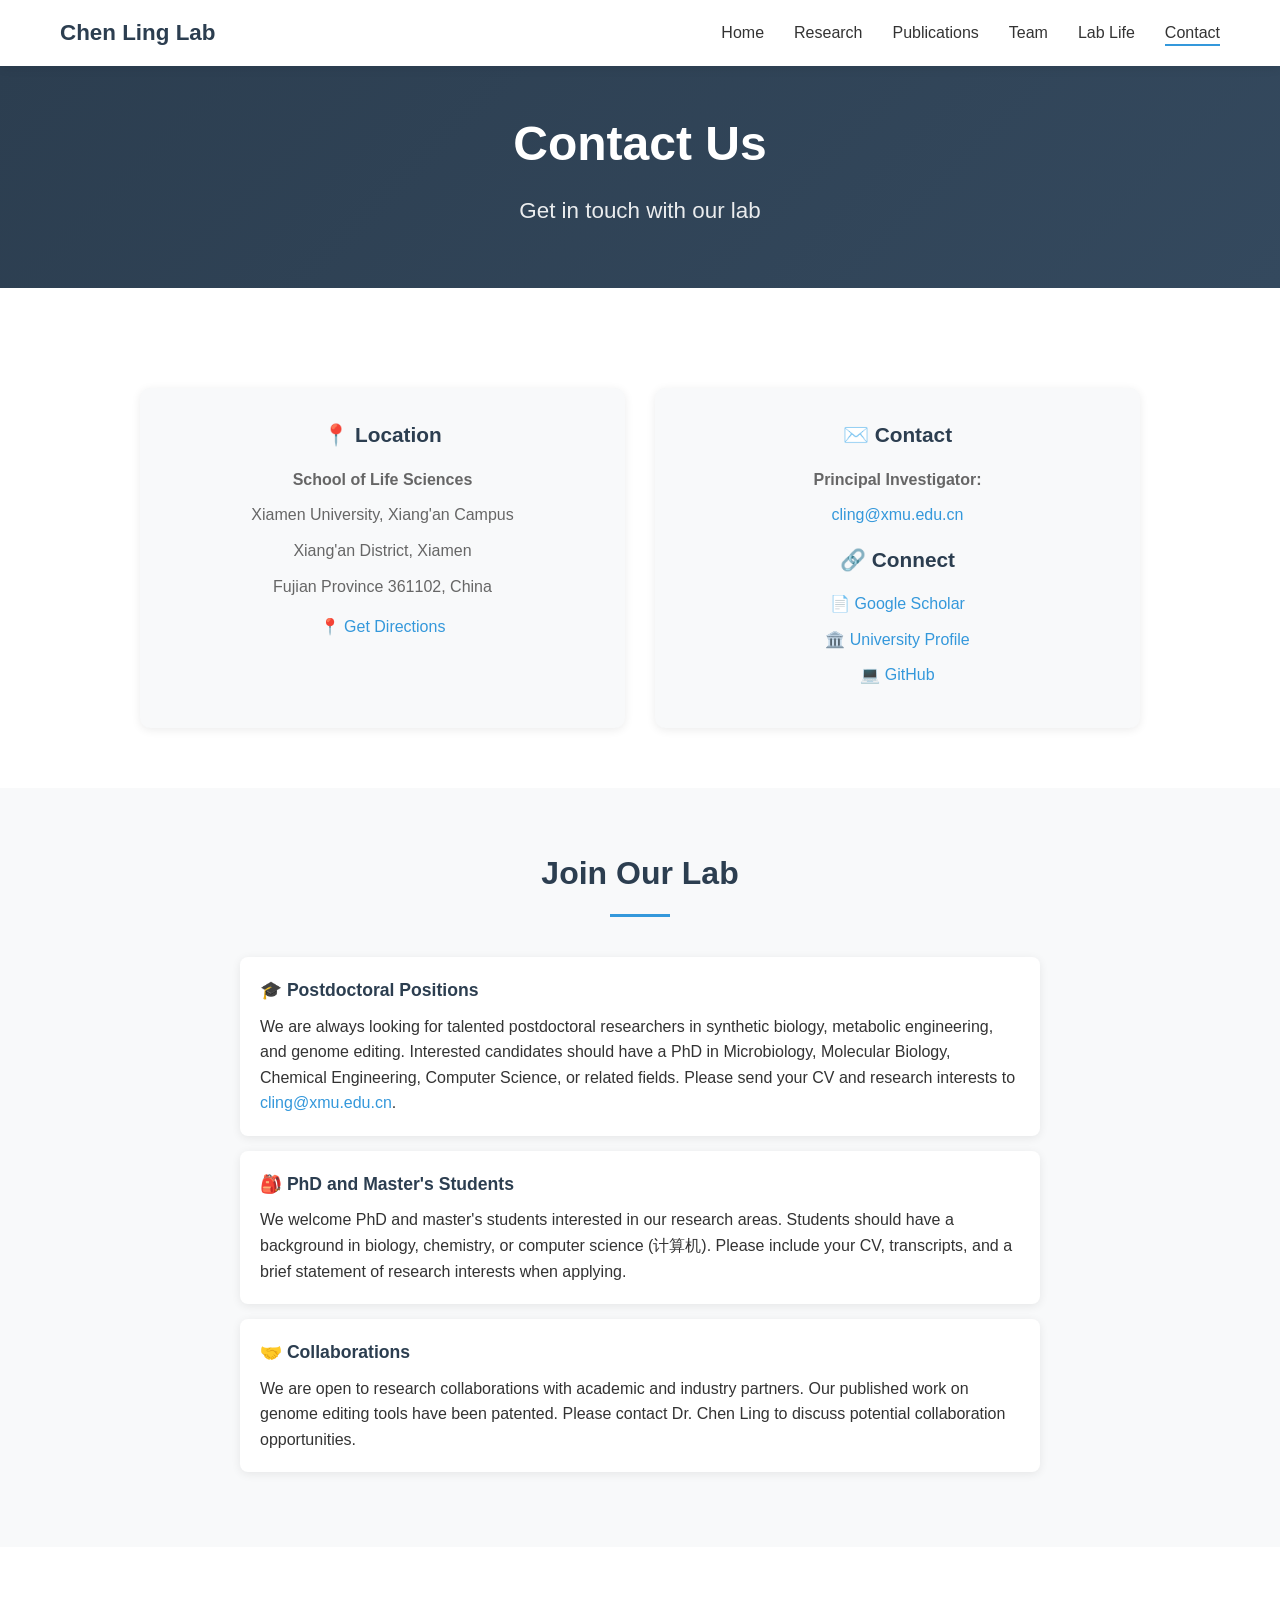
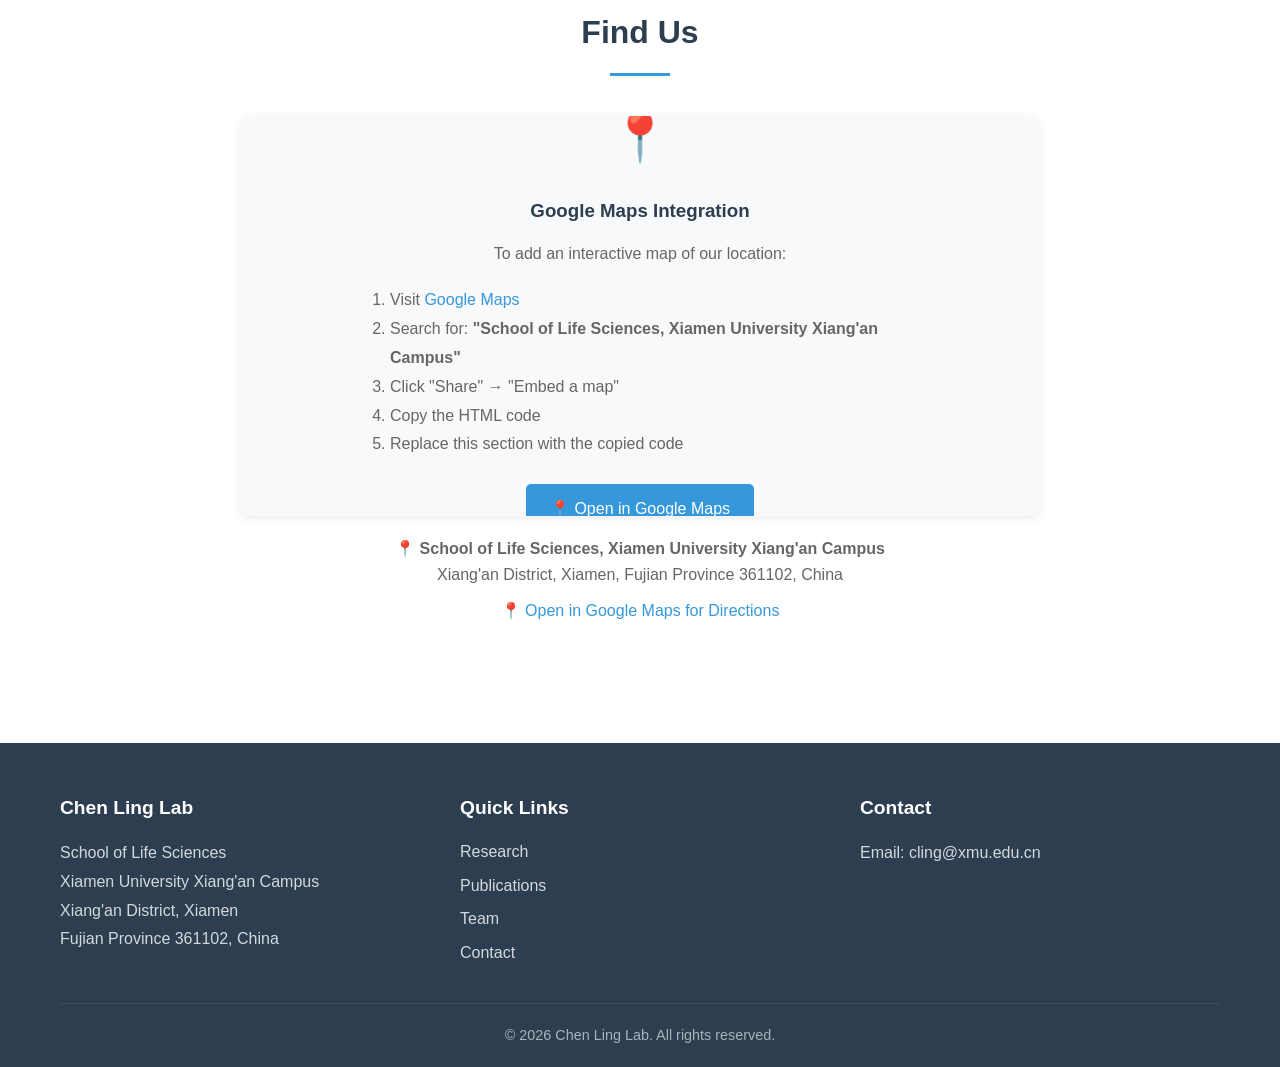
==== commit 35f0a2fe: "Add Lab Life page (between Team and Contact)" ====
--- a/contact.html
+++ b/contact.html
@@ -22,6 +22,7 @@
                 <li><a href="research.html">Research</a></li>
                 <li><a href="publications.html">Publications</a></li>
                 <li><a href="team.html">Team</a></li>
+                <li><a href="lab-life.html">Lab Life</a></li>
                 <li><a href="contact.html" class="active">Contact</a></li>
             </ul>
         </div>
@@ -42,11 +43,11 @@
                 <div class="contact-card">
                     <h3>📍 Location</h3>
                     <p><strong>School of Life Sciences</strong></p>
-                    <p>Xiamen University</p>
+                    <p>Xiamen University, Xiang'an Campus</p>
                     <p>Xiang'an District, Xiamen</p>
-                    <p>Fujian 361102, China</p>
+                    <p>Fujian Province 361102, China</p>
                     <p style="margin-top: 15px;">
-                        <a href="https://maps.google.com/?q=Xiamen+University+School+of+Life+Sciences" target="_blank">
+                        <a href="https://maps.google.com/?q=School+of+Life+Sciences+Xiamen+University+Xiang'an+Campus" target="_blank">
                             📍 Get Directions
                         </a>
                     </p>
@@ -107,10 +108,38 @@
         <div class="container">
             <h2>Find Us</h2>
             <div style="max-width: 800px; margin: 30px auto 0;">
-                <!-- Google Maps Embed -->
+                <!-- Google Maps Integration Instructions -->
+                <div class="map-container" style="background: var(--bg-light); display: flex; align-items: center; justify-content: center;">
+                    <div style="text-align: center; padding: 40px;">
+                        <div style="font-size: 3rem; margin-bottom: 20px;">📍</div>
+                        <h3 style="color: var(--primary-color); margin-bottom: 15px;">Google Maps Integration</h3>
+                        <p style="color: var(--text-light); margin-bottom: 20px;">
+                            To add an interactive map of our location:
+                        </p>
+                        <div style="text-align: left; max-width: 500px; margin: 0 auto;">
+                            <ol style="color: var(--text-light); line-height: 1.8;">
+                                <li>Visit <a href="https://www.google.com/maps" target="_blank">Google Maps</a></li>
+                                <li>Search for: <strong>"School of Life Sciences, Xiamen University Xiang'an Campus"</strong></li>
+                                <li>Click "Share" → "Embed a map"</li>
+                                <li>Copy the HTML code</li>
+                                <li>Replace this section with the copied code</li>
+                            </ol>
+                        </div>
+                        <p style="margin-top: 25px;">
+                            <a href="https://www.google.com/maps/search/?api=1&query=School+of+Life+Sciences+Xiamen+University+Xiang'an+Campus+361102" 
+                               target="_blank" 
+                               style="display: inline-block; padding: 12px 24px; background: var(--secondary-color); color: white; text-decoration: none; border-radius: 5px; font-weight: 500;">
+                                📍 Open in Google Maps
+                            </a>
+                        </p>
+                    </div>
+                </div>
+                
+                <!-- Alternative: Simple iframe with search query -->
+                <!-- 
                 <div class="map-container">
                     <iframe 
-                        src="https://www.google.com/maps/embed?pb=!1m18!1m12!1m3!1d3681.238636302592!2d118.090377315443!3d24.435770984352!2m3!1f0!2f0!3f0!3m2!1i1024!2i768!4f13.1!3m3!1m2!1s0x3414a3e3c3e2e2e3%3A0x7b8b8b8b8b8b8b8b!2sXiamen%20University%20School%20of%20Life%20Sciences!5e0!3m2!1sen!2scn!4v1640000000000!5m2!1sen!2scn" 
+                        src="https://www.google.com/maps/embed/v1/place?key=YOUR_API_KEY&q=School+of+Life+Sciences+Xiamen+University+Xiang'an+Campus+361102" 
                         width="100%" 
                         height="400" 
                         style="border:0; border-radius: 10px;" 
@@ -119,37 +148,16 @@
                         referrerpolicy="no-referrer-when-downgrade">
                     </iframe>
                 </div>
-                
-                <!-- Alternative: Interactive Map with JavaScript API -->
-                <!-- 
-                <div id="map" style="width:100%; height:400px; border-radius:10px;"></div>
-                <script>
-                    function initMap() {
-                        const location = { lat: 24.4358, lng: 118.0925 }; // Xiamen University coordinates
-                        const map = new google.maps.Map(document.getElementById("map"), {
-                            zoom: 15,
-                            center: location,
-                            mapTypeControl: true,
-                            streetViewControl: true
-                        });
-                        const marker = new google.maps.Marker({
-                            position: location,
-                            map: map,
-                            title: "Chen Ling Lab, Xiamen University"
-                        });
-                    }
-                </script>
-                <script src="https://maps.googleapis.com/maps/api/js?key=YOUR_API_KEY&callback=initMap" async defer></script>
                 -->
                 
                 <div style="margin-top: 20px; text-align: center;">
                     <p style="color: var(--text-light);">
-                        <strong>📍 Xiamen University, School of Life Sciences</strong><br>
-                        Xiang'an District, Xiamen, Fujian 361102, China
+                        <strong>📍 School of Life Sciences, Xiamen University Xiang'an Campus</strong><br>
+                        Xiang'an District, Xiamen, Fujian Province 361102, China
                     </p>
                     <p style="margin-top: 10px;">
-                        <a href="https://maps.google.com/?q=Xiamen+University+School+of+Life+Sciences" target="_blank" style="color: var(--secondary-color);">
-                            📍 Open in Google Maps
+                        <a href="https://maps.google.com/?q=School+of+Life+Sciences+Xiamen+University+Xiang'an+Campus+361102" target="_blank" style="color: var(--secondary-color);">
+                            📍 Open in Google Maps for Directions
                         </a>
                     </p>
                 </div>
@@ -163,7 +171,7 @@
             <div class="footer-content">
                 <div class="footer-section">
                     <h4>Chen Ling Lab</h4>
-                    <p>School of Life Sciences<br>Xiamen University<br>Xiamen, Fujian, China</p>
+                    <p>School of Life Sciences<br>Xiamen University Xiang'an Campus<br>Xiang'an District, Xiamen<br>Fujian Province 361102, China</p>
                 </div>
                 <div class="footer-section">
                     <h4>Quick Links</h4>
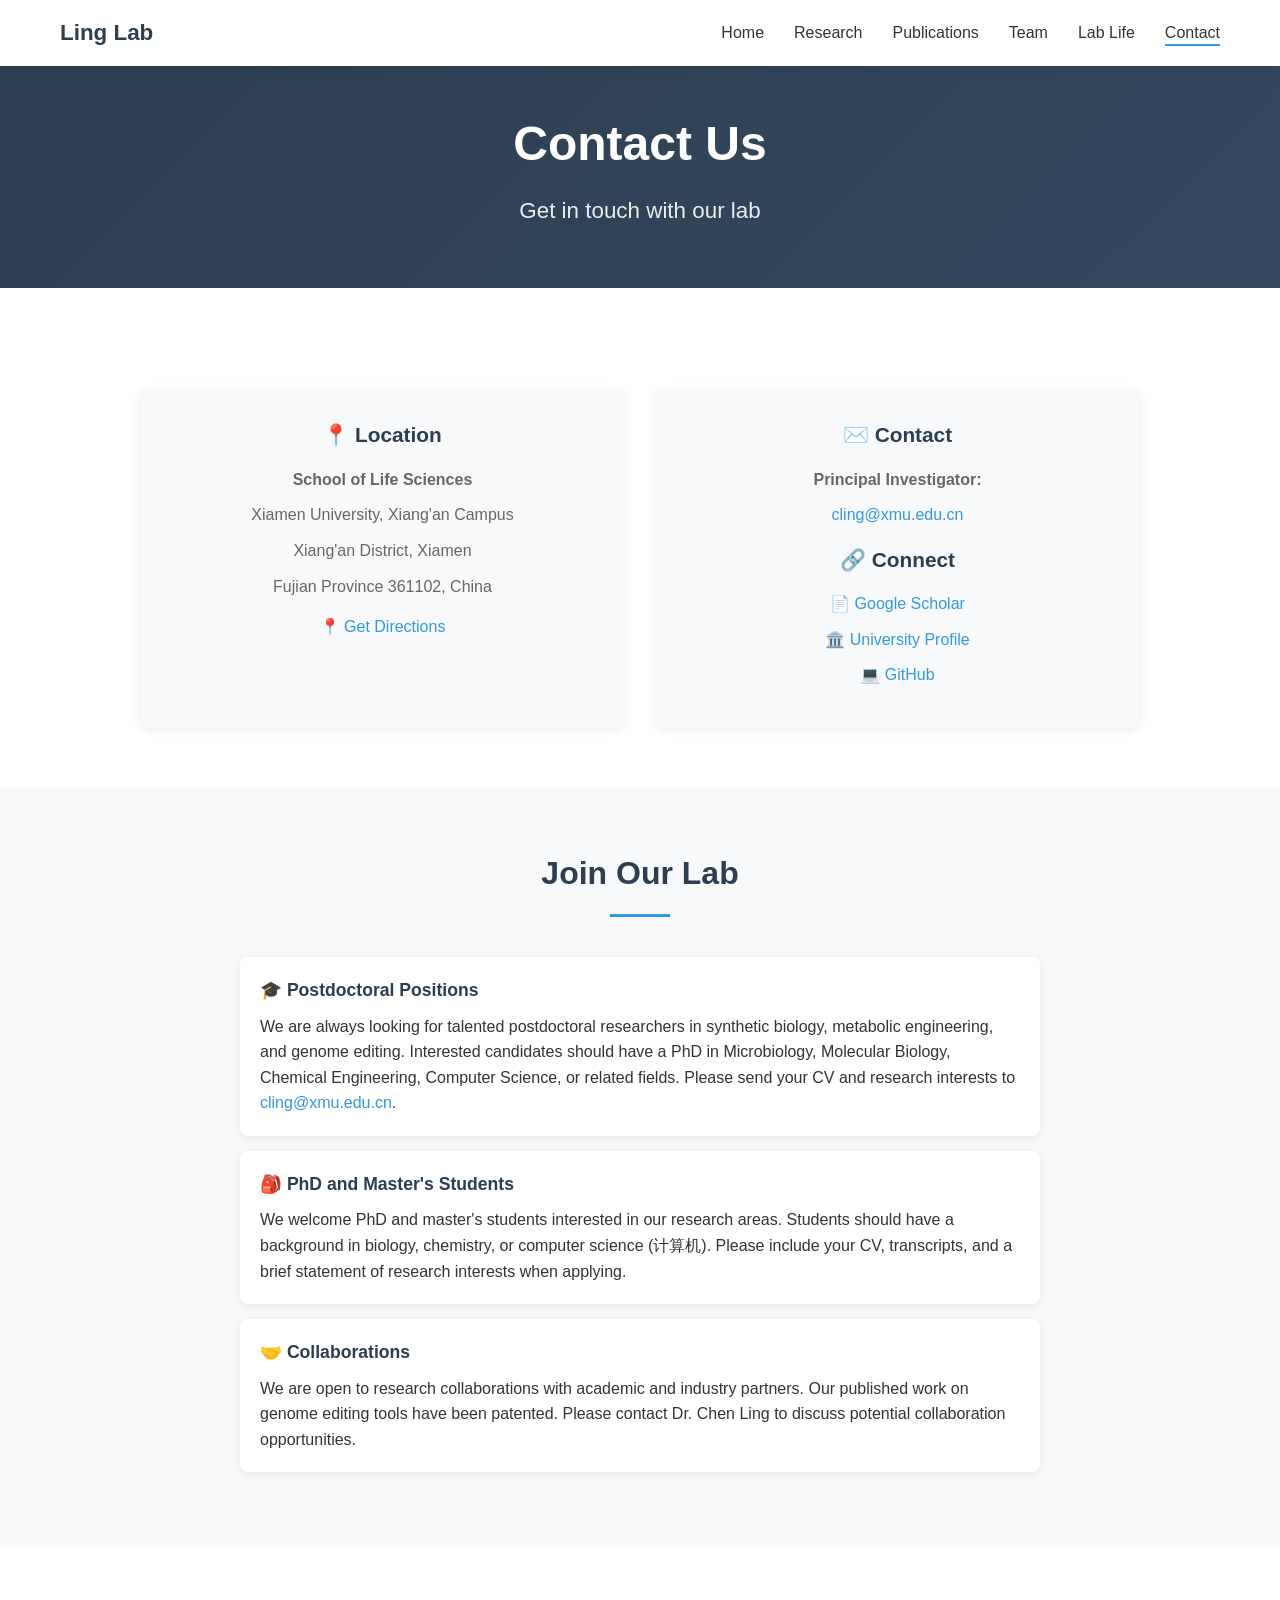
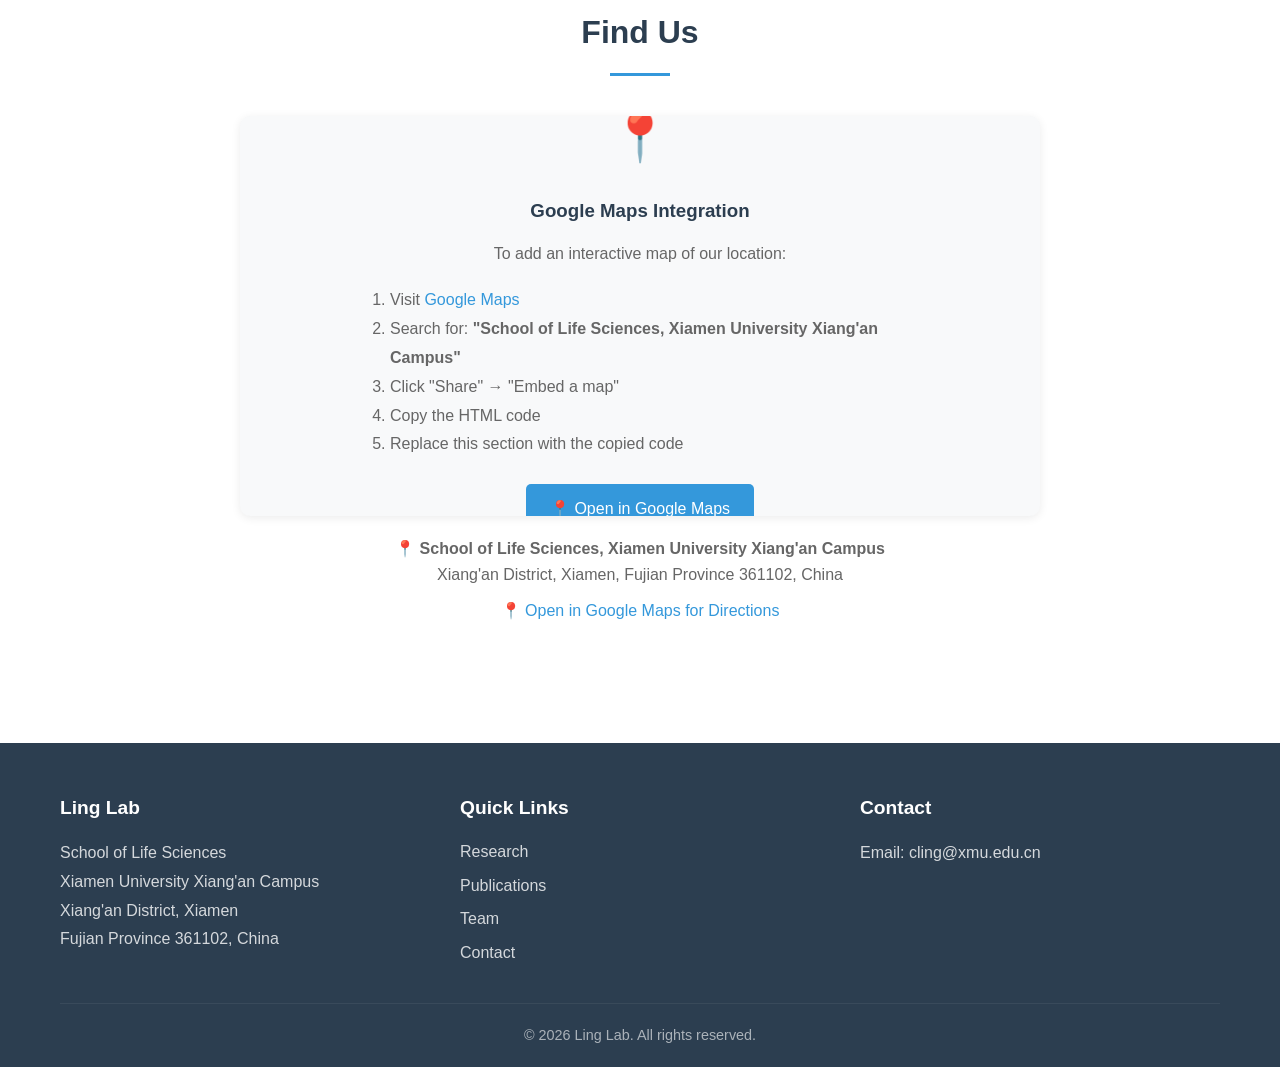
==== commit 7e4e4b05: "Rename: Chen Ling Lab → Ling Lab across all pages; fix duplicate Dr. Gao entry" ====
--- a/contact.html
+++ b/contact.html
@@ -3,8 +3,8 @@
 <head>
     <meta charset="UTF-8">
     <meta name="viewport" content="width=device-width, initial-scale=1.0">
-    <title>Contact - Chen Ling Lab | Xiamen University</title>
-    <meta name="description" content="Contact Chen Ling Lab at Xiamen University">
+    <title>Contact - Ling Lab | Xiamen University</title>
+    <meta name="description" content="Contact Ling Lab at Xiamen University">
     <link rel="stylesheet" href="css/style.css">
     <link rel="preconnect" href="https://fonts.googleapis.com">
     <link rel="preconnect" href="https://fonts.gstatic.com" crossorigin>
@@ -15,7 +15,7 @@
     <nav class="navbar">
         <div class="container">
             <div class="nav-brand">
-                <a href="index.html">Chen Ling Lab</a>
+                <a href="index.html">Ling Lab</a>
             </div>
             <ul class="nav-menu">
                 <li><a href="index.html">Home</a></li>
@@ -170,7 +170,7 @@
         <div class="container">
             <div class="footer-content">
                 <div class="footer-section">
-                    <h4>Chen Ling Lab</h4>
+                    <h4>Ling Lab</h4>
                     <p>School of Life Sciences<br>Xiamen University Xiang'an Campus<br>Xiang'an District, Xiamen<br>Fujian Province 361102, China</p>
                 </div>
                 <div class="footer-section">
@@ -188,7 +188,7 @@
                 </div>
             </div>
             <div class="footer-bottom">
-                <p>&copy; 2026 Chen Ling Lab. All rights reserved.</p>
+                <p>&copy; 2026 Ling Lab. All rights reserved.</p>
             </div>
         </div>
     </footer>
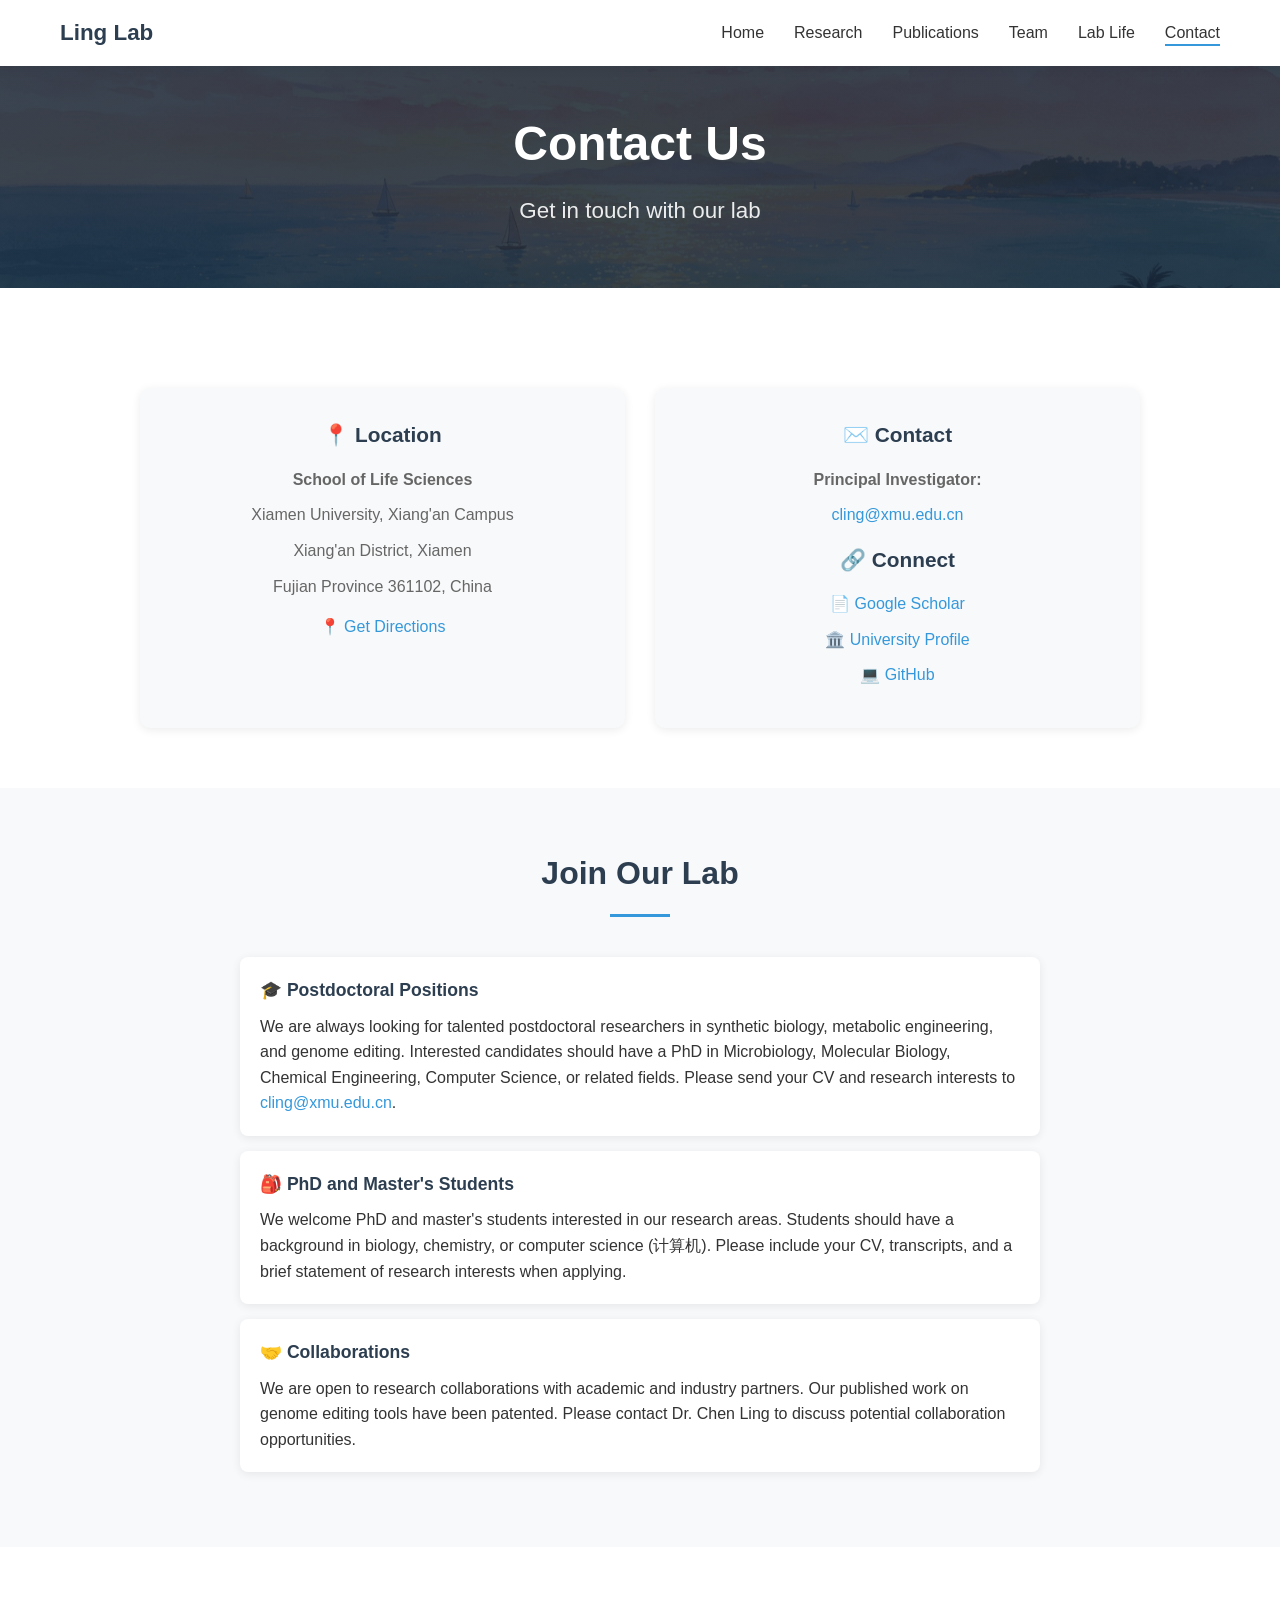
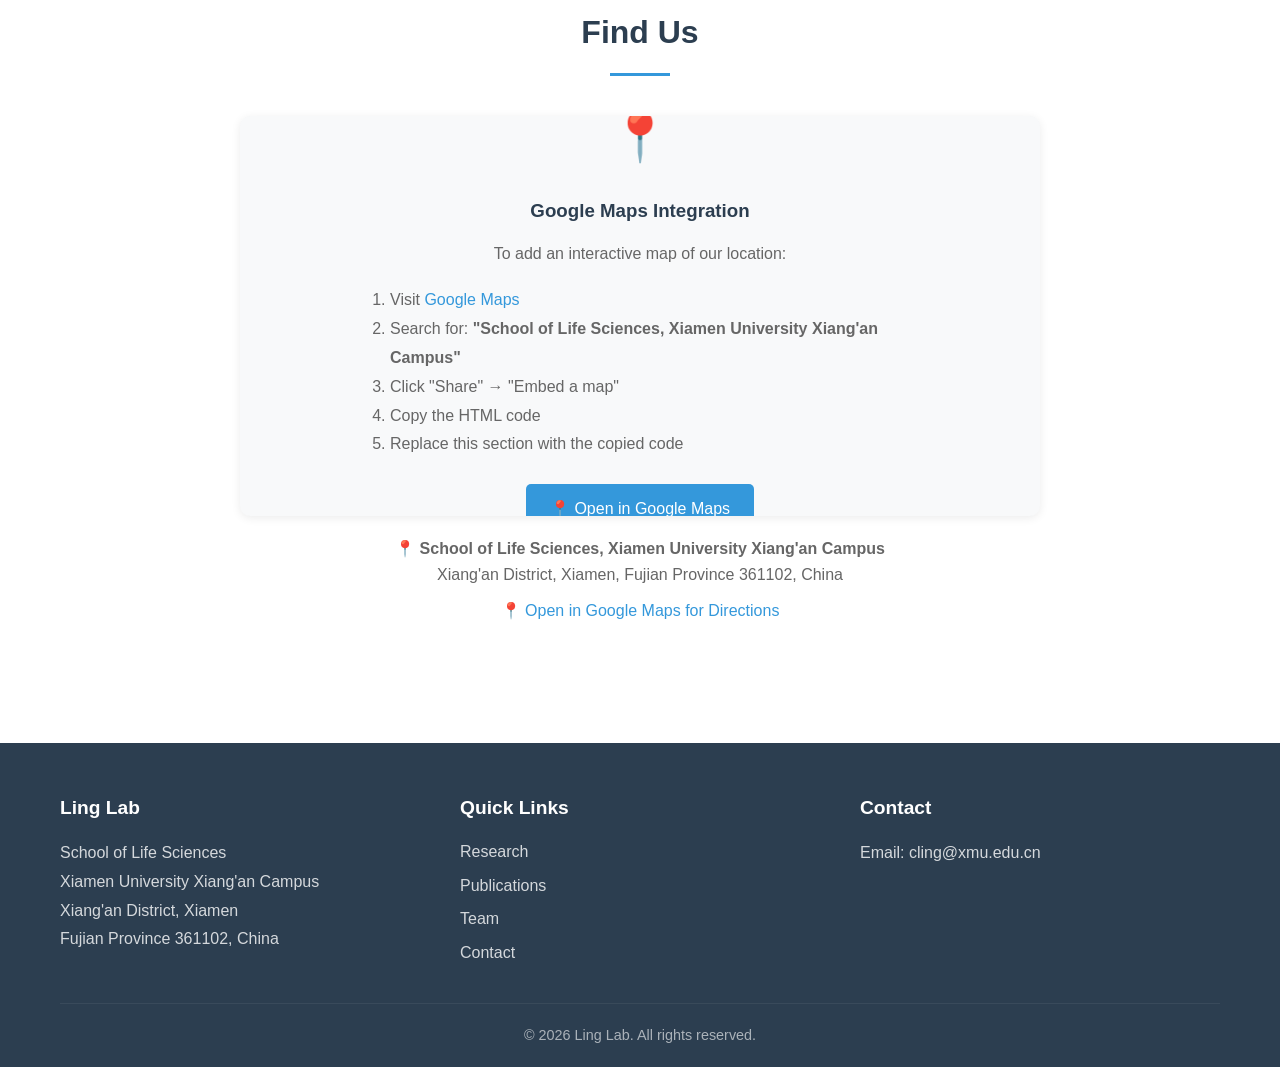
==== commit 98a699a5: "Add hero-bg-coast background to contact.html" ====
--- a/contact.html
+++ b/contact.html
@@ -5,7 +5,7 @@
     <meta name="viewport" content="width=device-width, initial-scale=1.0">
     <title>Contact - Ling Lab | Xiamen University</title>
     <meta name="description" content="Contact Ling Lab at Xiamen University">
-    <link rel="stylesheet" href="css/style.css">
+    <link rel="stylesheet" href="css/style.css?v=20261009g">
     <link rel="preconnect" href="https://fonts.googleapis.com">
     <link rel="preconnect" href="https://fonts.gstatic.com" crossorigin>
     <link href="https://fonts.googleapis.com/css2?family=Inter:wght@300;400;500;600;700&display=swap" rel="stylesheet">
@@ -29,7 +29,7 @@
     </nav>
 
     <!-- Hero -->
-    <section class="hero" style="padding: 40px 0;">
+    <section class="hero hero-bg-coast" style="padding: 40px 0;">
         <div class="container">
             <h1>Contact Us</h1>
             <p class="hero-subtitle">Get in touch with our lab</p>
--- a/css/style.css
+++ b/css/style.css
@@ -110,6 +110,29 @@
     text-align: center;
 }
 
+.hero-home {
+    background: var(--bg-light);
+    padding: 40px 0;
+}
+
+.hero-bg-night {
+    background: linear-gradient(rgba(15, 30, 48, 0.82), rgba(15, 30, 48, 0.82)), url('../images/bg-night-sky.jpg') center/cover no-repeat;
+}
+
+.hero-bg-window {
+    background: linear-gradient(rgba(15, 30, 48, 0.82), rgba(15, 30, 48, 0.82)), url('../images/bg-lab-window.jpg') center/cover no-repeat;
+}
+
+.hero-bg-coast {
+    background: linear-gradient(rgba(15, 30, 48, 0.82), rgba(15, 30, 48, 0.82)), url('../images/bg-coast-sunset.jpg') center/cover no-repeat;
+}
+
+.hero-banner {
+    background: linear-gradient(rgba(15, 30, 48, 0.75), rgba(15, 30, 48, 0.75)), url('../images/banner-mountain-sea.jpg') center/cover no-repeat;
+    border-radius: 12px;
+    padding: 80px 20px;
+}
+
 .hero h1 {
     font-size: 3rem;
     margin-bottom: 10px;
